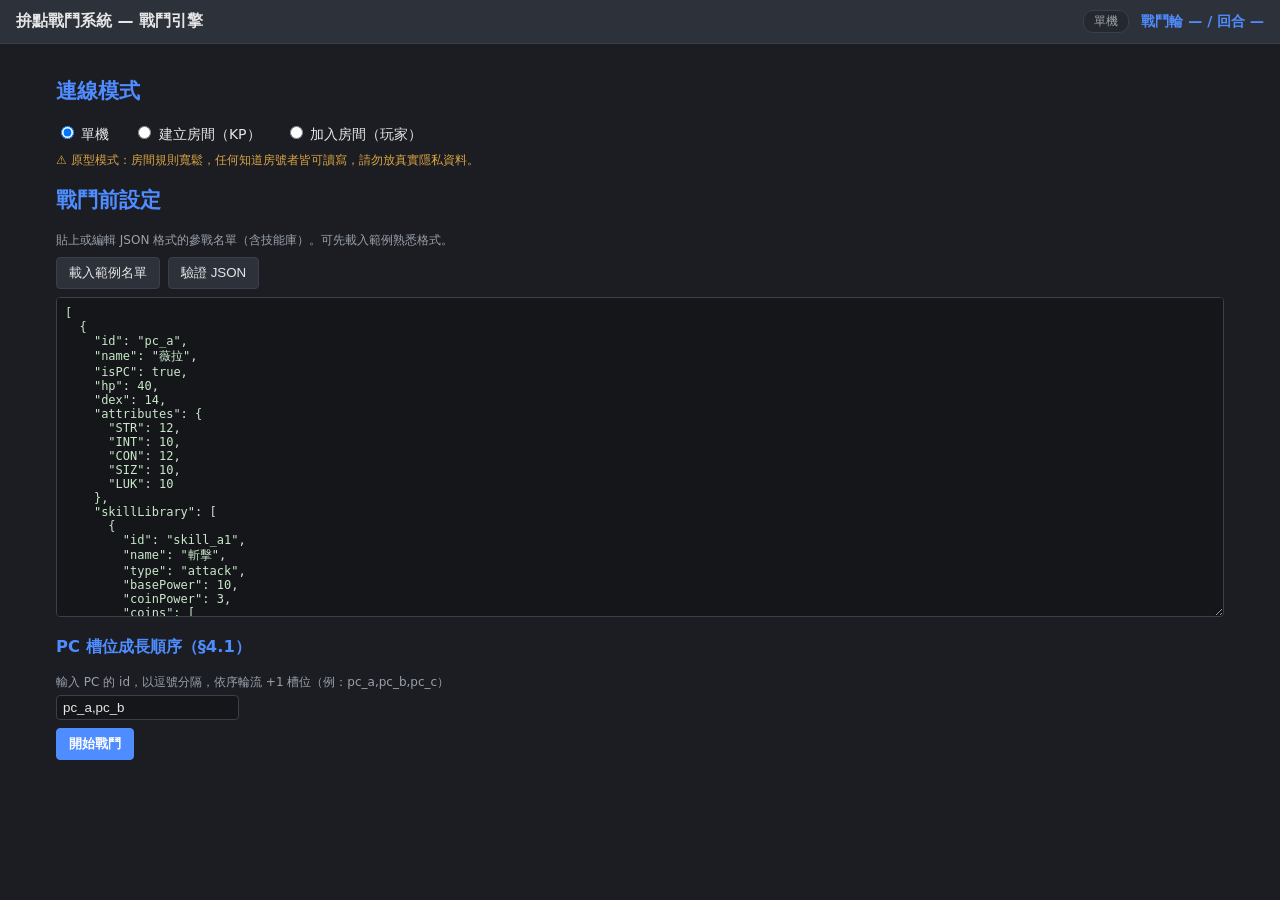
==== index.html @ 76727c9d "Initial commit: 拚點戰鬥系統 戰鬥引擎 (Phase 1 單機 + Phase 2 Firebase 同步) Phase 1 — 單機戰鬥計算引擎： - 資料模型、技能槽、slotMa" ====
<!DOCTYPE html>
<html lang="zh-Hant">
<head>
<meta charset="UTF-8">
<meta name="viewport" content="width=device-width, initial-scale=1.0">
<title>拚點戰鬥系統 — 戰鬥引擎</title>
<link rel="stylesheet" href="style.css">
</head>
<body>
<header>
  <h1>拚點戰鬥系統 — 戰鬥引擎</h1>
  <div class="header-right">
    <span id="connState" class="conn-state">單機</span>
    <span id="turnRoundIndicator">戰鬥輪 — / 回合 —</span>
  </div>
</header>

<main>
  <!-- ============ SETUP SCREEN ============ -->
  <section id="setupScreen">
    <div id="reconnectBanner" class="reconnect-banner hidden">
      <span id="reconnectText"></span>
      <button id="btnReconnect" class="primary">重連</button>
      <button id="btnDiscardSession">放棄</button>
    </div>
    <h2>連線模式</h2>
    <div class="row" id="modeRow">
      <label><input type="radio" name="mode" value="solo" checked> 單機</label>
      <label><input type="radio" name="mode" value="kp"> 建立房間（KP）</label>
      <label><input type="radio" name="mode" value="player"> 加入房間（玩家）</label>
    </div>
    <p class="hint" id="syncUnavailable" style="display:none; color:var(--warn);">
      未偵測到有效的 Firebase 設定（js/firebase-config.js 的 databaseURL 為空）。連線模式停用，僅單機可用。
    </p>
    <p class="hint" style="color:var(--warn);">⚠ 原型模式：房間規則寬鬆，任何知道房號者皆可讀寫，請勿放真實隱私資料。</p>

    <div id="kpRoomRow" class="row hidden">
      <span>房號：</span><span id="kpRoomCode" class="roomcode">————</span>
      <button id="btnGenRoom">產生房號</button>
    </div>

    <div id="playerJoinRow" class="hidden">
      <div class="row">
        <input type="text" id="joinRoomCode" placeholder="房號（4 碼）" maxlength="6" style="width:120px; text-transform:uppercase;">
        <input type="text" id="playerName" placeholder="你的暱稱" style="width:120px;">
        <button id="btnJoinRoom" class="primary">加入房間</button>
      </div>
      <div id="joinStatus" class="hint"></div>
    </div>

    <div id="battleSetupBlock">
    <h2>戰鬥前設定</h2>
    <p class="hint">貼上或編輯 JSON 格式的參戰名單（含技能庫）。可先載入範例熟悉格式。</p>
    <div class="row">
      <button id="btnLoadSample">載入範例名單</button>
      <button id="btnValidateRoster">驗證 JSON</button>
    </div>
    <textarea id="rosterJson" spellcheck="false"></textarea>
    <div id="rosterError" class="error"></div>

    <h3>PC 槽位成長順序（§4.1）</h3>
    <p class="hint">輸入 PC 的 id，以逗號分隔，依序輪流 +1 槽位（例：pc_a,pc_b,pc_c）</p>
    <input type="text" id="pcGrowthOrder" placeholder="pc_a,pc_b,pc_c">

    <div class="row">
      <button id="btnStartBattle" class="primary">開始戰鬥</button>
    </div>
    </div><!-- /battleSetupBlock -->
  </section>

  <!-- ============ BATTLE SCREEN ============ -->
  <section id="battleScreen" class="hidden">
    <div class="row">
      <button id="btnBackToSetup">← 回設定</button>
      <div id="phaseIndicator" class="phase-indicator">階段一：回合開始</div>
    </div>

    <div id="entityPanels" class="entity-panels"></div>

    <div id="phaseAction" class="phase-action"></div>

    <h3>戰鬥紀錄</h3>
    <div id="battleLog" class="battle-log"></div>
  </section>
</main>

<!-- Firebase SDK 採「用到才載入」（見 sync.js 的 loadSdk）；離線或未填 config 時單機照常可用 -->
<script src="js/firebase-config.js?v=2"></script>
<script src="js/sync.js?v=2"></script>

<script src="js/data.js?v=2"></script>
<script src="js/engine/slotmap.js?v=2"></script>
<script src="js/engine/clash.js?v=2"></script>
<script src="js/engine/damage.js?v=2"></script>
<script src="js/engine/triggers.js?v=2"></script>
<script src="js/engine/turncycle.js?v=2"></script>
<script src="js/ui.js?v=2"></script>
<script src="js/app.js?v=2"></script>
</body>
</html>
---- style.css ----
:root {
  --bg: #1b1d23;
  --panel: #25282f;
  --panel2: #2d313a;
  --border: #3a3f4a;
  --text: #e6e6e6;
  --muted: #9aa0ab;
  --accent: #4f8cff;
  --good: #4caf7d;
  --bad: #e0556b;
  --warn: #d9a441;
}

* { box-sizing: border-box; }

body {
  margin: 0;
  background: var(--bg);
  color: var(--text);
  font-family: "Segoe UI", "Microsoft JhengHei", system-ui, sans-serif;
  font-size: 14px;
}

header {
  display: flex;
  justify-content: space-between;
  align-items: center;
  padding: 10px 16px;
  background: var(--panel2);
  border-bottom: 1px solid var(--border);
}

header h1 { font-size: 16px; margin: 0; }
.header-right { display: flex; align-items: center; gap: 12px; }
#turnRoundIndicator { font-weight: bold; color: var(--accent); }
.conn-state {
  font-size: 12px;
  padding: 2px 10px;
  border-radius: 10px;
  background: var(--panel);
  border: 1px solid var(--border);
  color: var(--muted);
}
.roomcode {
  font-family: Consolas, monospace;
  font-size: 20px;
  font-weight: bold;
  letter-spacing: 4px;
  color: var(--good);
  background: #14161a;
  padding: 2px 10px;
  border-radius: 4px;
}
#modeRow label { margin-right: 16px; cursor: pointer; }
.reconnect-banner {
  display: flex;
  align-items: center;
  gap: 10px;
  padding: 10px 12px;
  margin-bottom: 12px;
  background: #2a331f;
  border: 1px solid var(--good);
  border-radius: 6px;
}

main { padding: 16px; max-width: 1200px; margin: 0 auto; }

h2, h3 { color: var(--accent); }

.hint { color: var(--muted); font-size: 12px; margin: 4px 0; }

textarea#rosterJson {
  width: 100%;
  height: 320px;
  background: #14161a;
  color: #c9e8c9;
  font-family: Consolas, monospace;
  font-size: 12px;
  border: 1px solid var(--border);
  border-radius: 4px;
  padding: 8px;
}

input[type=text], input[type=number], select {
  background: #14161a;
  color: var(--text);
  border: 1px solid var(--border);
  border-radius: 4px;
  padding: 4px 6px;
}

.row { display: flex; gap: 8px; align-items: center; margin: 8px 0; flex-wrap: wrap; }

button {
  background: var(--panel2);
  color: var(--text);
  border: 1px solid var(--border);
  border-radius: 4px;
  padding: 6px 12px;
  cursor: pointer;
}
button:hover { background: var(--border); }
button.primary { background: var(--accent); border-color: var(--accent); color: white; font-weight: bold; }
button.primary:hover { filter: brightness(1.1); }
button:disabled { opacity: 0.4; cursor: not-allowed; }

.error { color: var(--bad); white-space: pre-wrap; font-size: 12px; }

.hidden { display: none !important; }

.phase-indicator {
  flex: 1;
  text-align: center;
  font-weight: bold;
  padding: 6px;
  background: var(--panel2);
  border-radius: 4px;
}

.entity-panels {
  display: grid;
  grid-template-columns: repeat(auto-fill, minmax(260px, 1fr));
  gap: 10px;
  margin: 12px 0;
}

.entity-card {
  background: var(--panel);
  border: 1px solid var(--border);
  border-radius: 6px;
  padding: 8px 10px;
}
.entity-card.pc { border-left: 4px solid var(--accent); }
.entity-card.npc { border-left: 4px solid var(--warn); }
.entity-card.dead { opacity: 0.5; }
.entity-card.cant-act { outline: 2px dashed var(--bad); }

.entity-card .name { font-weight: bold; font-size: 15px; }
.entity-card .tag { font-size: 11px; color: var(--muted); margin-left: 6px; }

.bar-wrap { background: #14161a; border-radius: 3px; height: 14px; position: relative; margin: 3px 0; overflow: hidden; }
.bar-fill { height: 100%; background: var(--good); }
.bar-fill.hp-low { background: var(--bad); }
.bar-fill.temp { background: #6fa8ff; position: absolute; top: 0; left: 0; opacity: .55; }
.bar-label { position: absolute; inset: 0; display: flex; align-items: center; justify-content: center; font-size: 11px; text-shadow: 0 0 3px #000; }

.stat-line { display: flex; justify-content: space-between; font-size: 12px; margin: 2px 0; }
.stat-line span.v { color: var(--text); font-weight: bold; }

.states-list { display: flex; flex-wrap: wrap; gap: 4px; margin-top: 4px; }
.state-chip {
  font-size: 11px;
  background: var(--panel2);
  border: 1px solid var(--border);
  border-radius: 10px;
  padding: 1px 7px;
}
.state-chip.mark { border-color: var(--warn); color: var(--warn); }

.phase-action {
  background: var(--panel);
  border: 1px solid var(--border);
  border-radius: 6px;
  padding: 10px;
  margin: 10px 0;
}
.phase-action h4 { margin-top: 0; color: var(--accent); }

.slot-block, .pair-block, .skill-choice-block {
  border: 1px solid var(--border);
  border-radius: 4px;
  padding: 8px;
  margin: 6px 0;
  background: var(--panel2);
}

.coin {
  display: inline-block;
  width: 18px; height: 18px;
  border-radius: 50%;
  text-align: center;
  line-height: 18px;
  font-size: 10px;
  margin: 1px;
  border: 1px solid #000;
}
.coin.normal { background: #ccc; color: #222; }
.coin.red { background: #e0556b; color: #fff; }
.coin.green { background: #4caf7d; color: #fff; }
.coin.lost { opacity: 0.25; text-decoration: line-through; }
.coin.shattered { background: #8c2f3c; color: #fff; box-shadow: 0 0 0 2px #e0556b inset; }
.coin.heads { box-shadow: 0 0 0 2px gold inset; }

.battle-log {
  height: 280px;
  overflow-y: auto;
  background: #14161a;
  border: 1px solid var(--border);
  border-radius: 4px;
  padding: 8px;
  font-size: 12px;
  line-height: 1.5;
}
.log-entry { border-bottom: 1px dashed #2a2d34; padding: 2px 0; }
.log-entry.phase { color: var(--accent); font-weight: bold; margin-top: 6px; }
.log-entry.dmg { color: var(--bad); }
.log-entry.heal { color: var(--good); }
.log-entry.info { color: var(--muted); }
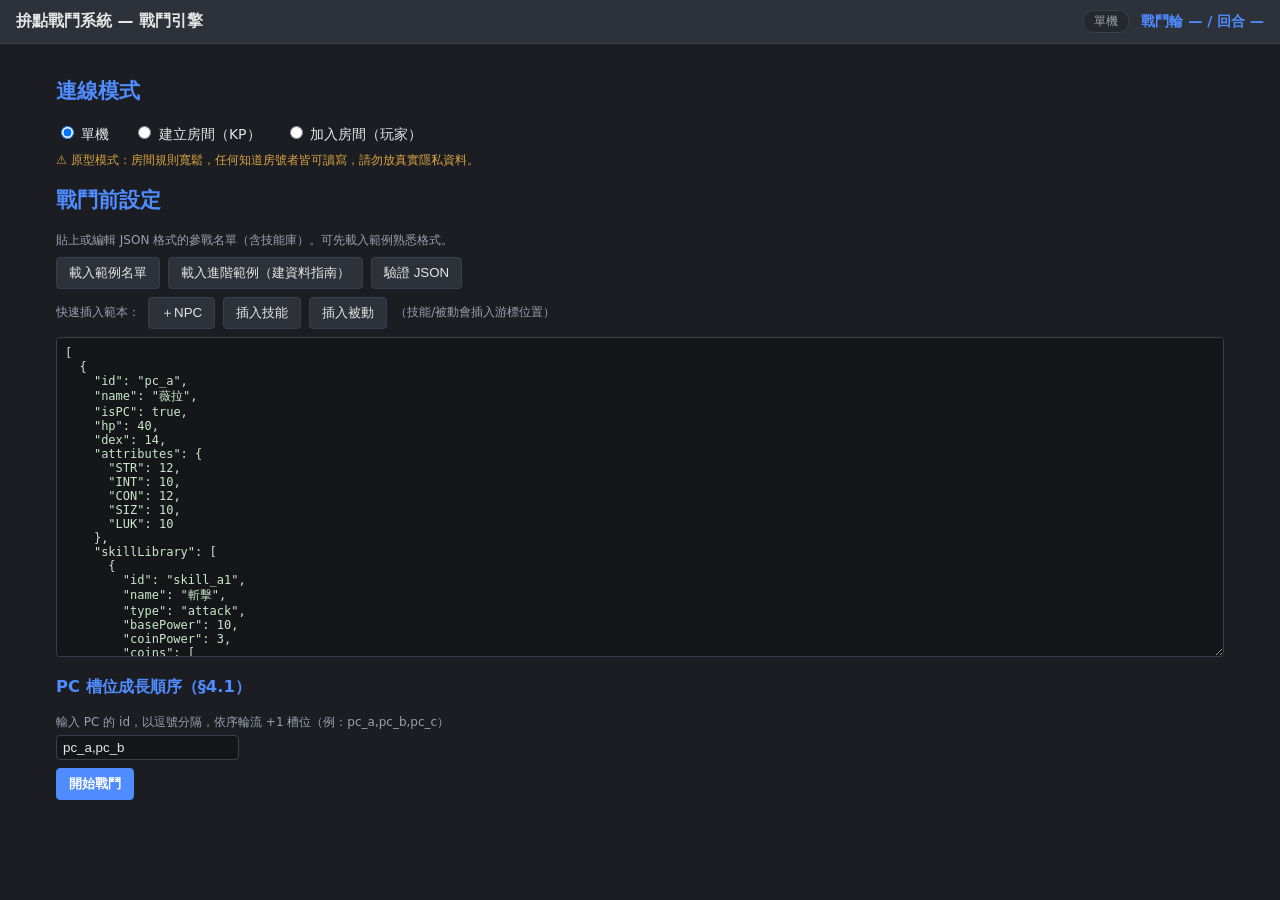
==== commit edf3ddcd: "Add lightweight 建資料輔助 (§12C 輕量版) - 載入進階範例（fetch npc-guide.json） - ＋NPC 範本（合法時自動 push 骨架）、插入技能/被動範本（游" ====
--- a/index.html
+++ b/index.html
@@ -53,7 +53,15 @@
     <p class="hint">貼上或編輯 JSON 格式的參戰名單（含技能庫）。可先載入範例熟悉格式。</p>
     <div class="row">
       <button id="btnLoadSample">載入範例名單</button>
+      <button id="btnLoadGuide">載入進階範例（建資料指南）</button>
       <button id="btnValidateRoster">驗證 JSON</button>
+    </div>
+    <div class="row">
+      <span class="hint">快速插入範本：</span>
+      <button id="btnTplNpc">＋NPC</button>
+      <button id="btnTplSkill">插入技能</button>
+      <button id="btnTplPassive">插入被動</button>
+      <span class="hint">（技能/被動會插入游標位置）</span>
     </div>
     <textarea id="rosterJson" spellcheck="false"></textarea>
     <div id="rosterError" class="error"></div>
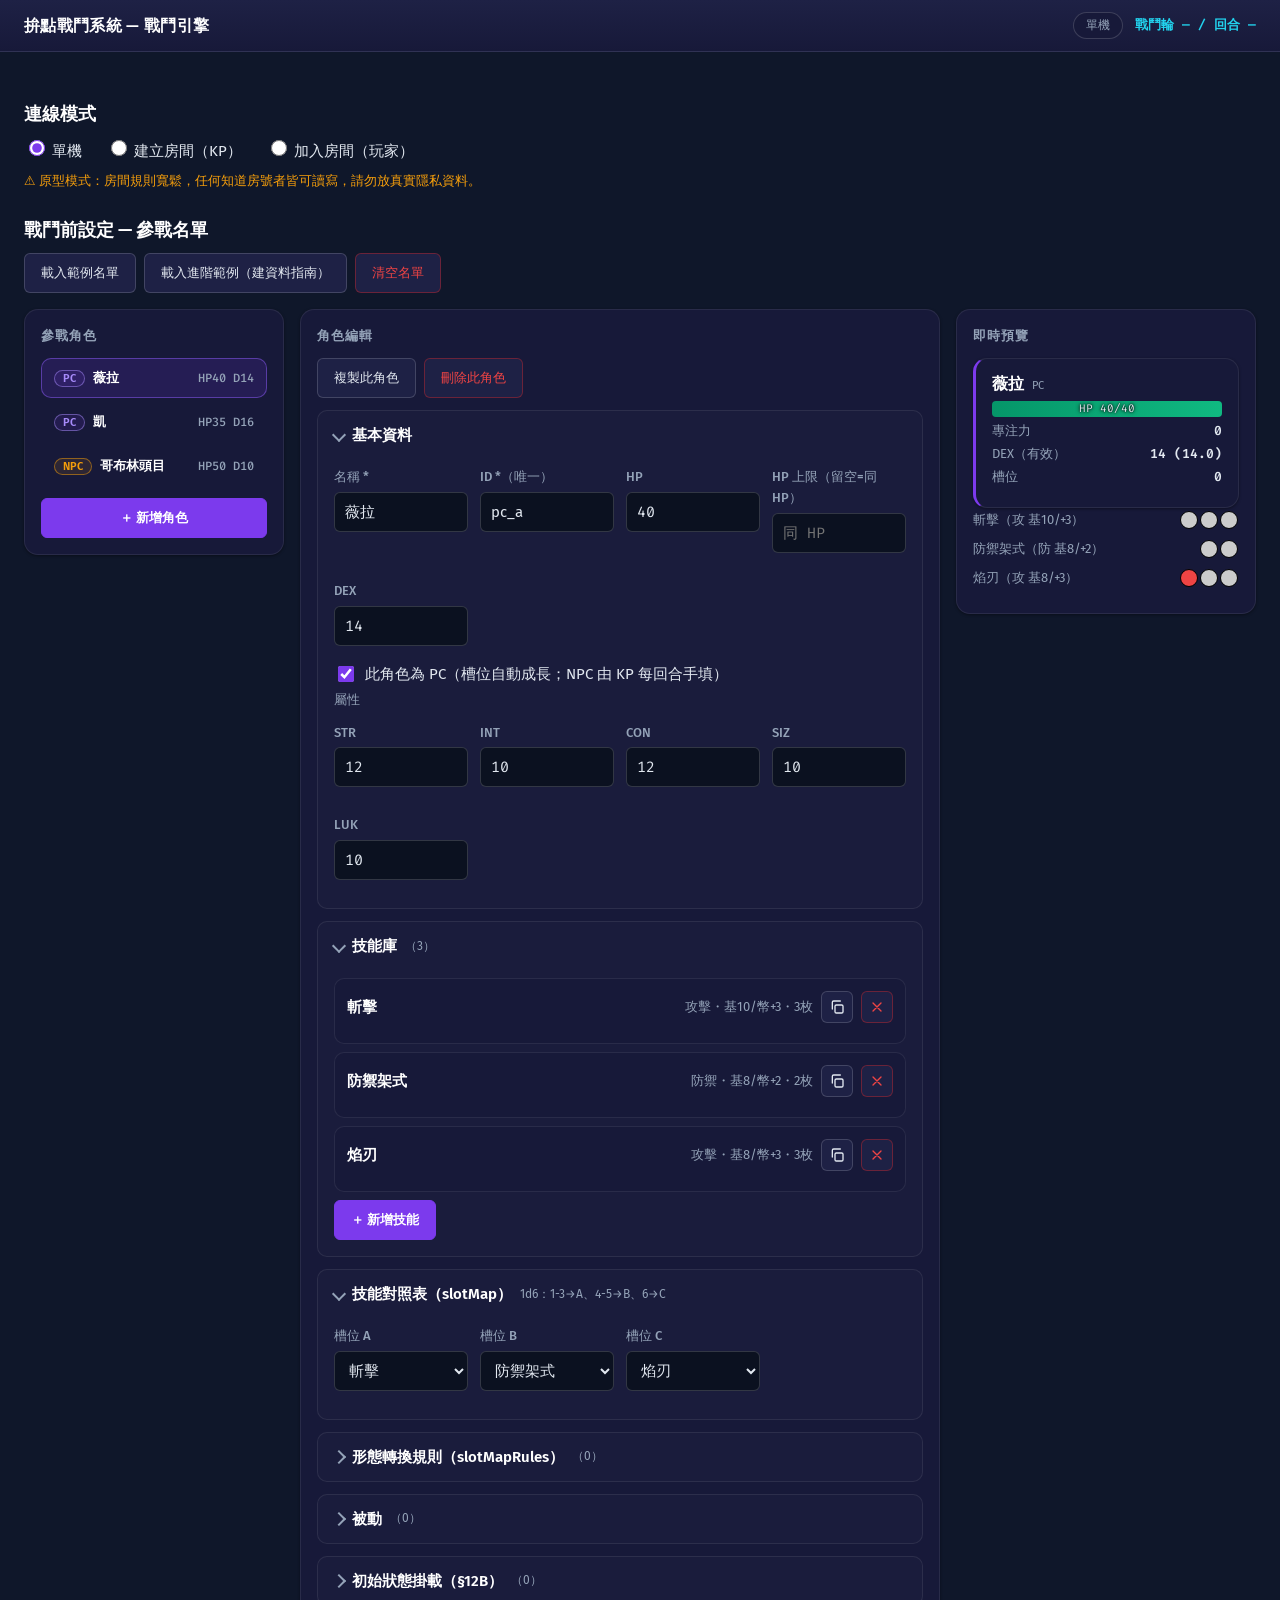
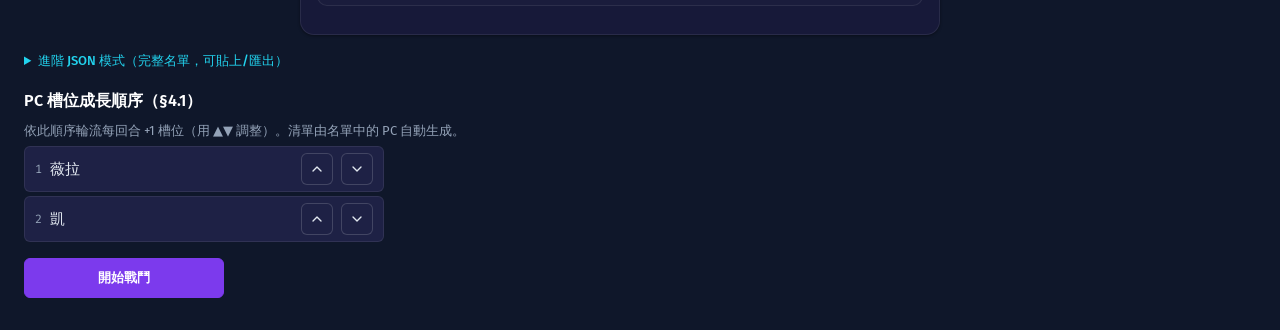
==== commit 0f73959b: "表單式建角色編輯器 + OLED 深色主題精緻化（ui-ux-pro-max） 設計系統（ui-ux-pro-max --design-system: Dark Mode OLED）： - style" ====
--- a/index.html
+++ b/index.html
@@ -49,29 +49,51 @@
     </div>
 
     <div id="battleSetupBlock">
-    <h2>戰鬥前設定</h2>
-    <p class="hint">貼上或編輯 JSON 格式的參戰名單（含技能庫）。可先載入範例熟悉格式。</p>
+    <h2>戰鬥前設定 — 參戰名單</h2>
     <div class="row">
       <button id="btnLoadSample">載入範例名單</button>
       <button id="btnLoadGuide">載入進階範例（建資料指南）</button>
-      <button id="btnValidateRoster">驗證 JSON</button>
+      <button id="btnClearRoster" class="danger">清空名單</button>
     </div>
-    <div class="row">
-      <span class="hint">快速插入範本：</span>
-      <button id="btnTplNpc">＋NPC</button>
-      <button id="btnTplSkill">插入技能</button>
-      <button id="btnTplPassive">插入被動</button>
-      <span class="hint">（技能/被動會插入游標位置）</span>
+
+    <!-- ============ 三欄編輯器 ============ -->
+    <div class="editor-layout">
+      <div class="pane" id="rosterPane">
+        <p class="pane-title">參戰角色</p>
+        <div id="rosterList"></div>
+        <button id="btnAddEntity" class="primary" style="width:100%; margin-top:8px;">＋ 新增角色</button>
+      </div>
+
+      <div class="pane" id="editorPane">
+        <p class="pane-title">角色編輯</p>
+        <div id="entityEditor"><p class="preview-empty">左側選擇或新增一個角色開始編輯</p></div>
+      </div>
+
+      <div class="pane" id="previewPane">
+        <p class="pane-title">即時預覽</p>
+        <div id="entityPreview"><p class="preview-empty">（尚未選擇角色）</p></div>
+        <div id="editorValidation" aria-live="polite"></div>
+      </div>
     </div>
-    <textarea id="rosterJson" spellcheck="false"></textarea>
-    <div id="rosterError" class="error"></div>
+
+    <!-- ============ 進階 JSON 模式 ============ -->
+    <details class="json-drawer" id="jsonDrawer">
+      <summary>進階 JSON 模式（完整名單，可貼上/匯出）</summary>
+      <textarea id="rosterJson" spellcheck="false" aria-label="名單 JSON"></textarea>
+      <div class="row">
+        <button id="btnApplyJson" class="primary">套用 JSON → 表單</button>
+        <button id="btnValidateRoster">驗證 JSON</button>
+      </div>
+      <div id="rosterError" class="error" role="alert"></div>
+    </details>
 
     <h3>PC 槽位成長順序（§4.1）</h3>
-    <p class="hint">輸入 PC 的 id，以逗號分隔，依序輪流 +1 槽位（例：pc_a,pc_b,pc_c）</p>
-    <input type="text" id="pcGrowthOrder" placeholder="pc_a,pc_b,pc_c">
+    <p class="hint">依此順序輪流每回合 +1 槽位（用 ▲▼ 調整）。清單由名單中的 PC 自動生成。</p>
+    <div id="pcOrderList" class="order-list"></div>
 
-    <div class="row">
-      <button id="btnStartBattle" class="primary">開始戰鬥</button>
+    <div class="row" style="margin-top:16px;">
+      <button id="btnStartBattle" class="primary" style="min-width:200px;">開始戰鬥</button>
+      <span id="startBattleError" class="error" role="alert"></span>
     </div>
     </div><!-- /battleSetupBlock -->
   </section>
@@ -103,6 +125,7 @@
 <script src="js/engine/triggers.js?v=2"></script>
 <script src="js/engine/turncycle.js?v=2"></script>
 <script src="js/ui.js?v=2"></script>
+<script src="js/editor.js?v=1"></script>
 <script src="js/app.js?v=2"></script>
 </body>
 </html>
--- a/style.css
+++ b/style.css
@@ -1,208 +1,454 @@
+/* ============================================================
+   拚點戰鬥系統 — Design Tokens (ui-ux-pro-max: Dark Mode OLED)
+   Style: OLED dark / violet primary / cyan accent
+   Typography: Fira Sans (UI) + Fira Code (數字/代碼), CJK fallback
+   ============================================================ */
+@import url('https://fonts.googleapis.com/css2?family=Fira+Code:wght@400;500;600&family=Fira+Sans:wght@400;500;600;700&display=swap');
+
 :root {
-  --bg: #1b1d23;
-  --panel: #25282f;
-  --panel2: #2d313a;
-  --border: #3a3f4a;
-  --text: #e6e6e6;
-  --muted: #9aa0ab;
-  --accent: #4f8cff;
-  --good: #4caf7d;
-  --bad: #e0556b;
-  --warn: #d9a441;
+  /* ---- semantic color tokens ---- */
+  --color-background: #0F172A;
+  --color-surface: #171939;
+  --color-surface-2: #1E2145;
+  --color-foreground: #E2E8F0;
+  --color-foreground-strong: #FFFFFF;
+  --color-muted-fg: #94A3B8;
+  --color-border: rgba(255, 255, 255, 0.08);
+  --color-border-strong: rgba(255, 255, 255, 0.16);
+  --color-primary: #7C3AED;
+  --color-primary-hover: #8B5CF6;
+  --color-on-primary: #FFFFFF;
+  --color-secondary: #6366F1;
+  --color-accent: #0891B2;
+  --color-accent-fg: #22D3EE;
+  --color-success: #10B981;
+  --color-warning: #F59E0B;
+  --color-destructive: #DC2626;
+  --color-destructive-hover: #EF4444;
+  --color-ring: #8B5CF6;
+
+  /* ---- legacy aliases（battle 畫面沿用） ---- */
+  --bg: var(--color-background);
+  --panel: var(--color-surface);
+  --panel2: var(--color-surface-2);
+  --border: var(--color-border);
+  --text: var(--color-foreground);
+  --muted: var(--color-muted-fg);
+  --accent: var(--color-primary-hover);
+  --good: var(--color-success);
+  --bad: var(--color-destructive-hover);
+  --warn: var(--color-warning);
+
+  /* ---- spacing scale (4/8) ---- */
+  --space-1: 4px; --space-2: 8px; --space-3: 12px;
+  --space-4: 16px; --space-5: 24px; --space-6: 32px; --space-7: 48px;
+
+  /* ---- type scale ---- */
+  --font-ui: "Fira Sans", "Segoe UI", "Microsoft JhengHei", system-ui, sans-serif;
+  --font-mono: "Fira Code", Consolas, "Microsoft JhengHei", monospace;
+  --text-xs: 12px; --text-sm: 13px; --text-base: 15px;
+  --text-md: 16px; --text-lg: 18px; --text-xl: 24px;
+
+  /* ---- misc ---- */
+  --radius-sm: 6px; --radius-md: 10px; --radius-lg: 14px;
+  --transition: 180ms ease-out;
+  --shadow-1: 0 1px 3px rgba(0,0,0,.4);
+  --shadow-2: 0 4px 16px rgba(0,0,0,.45);
+  --focus-ring: 0 0 0 2px var(--color-background), 0 0 0 4px var(--color-ring);
 }
 
 * { box-sizing: border-box; }
+
+html { -webkit-text-size-adjust: 100%; }
 
 body {
   margin: 0;
-  background: var(--bg);
-  color: var(--text);
-  font-family: "Segoe UI", "Microsoft JhengHei", system-ui, sans-serif;
-  font-size: 14px;
-}
-
+  background: var(--color-background);
+  color: var(--color-foreground);
+  font-family: var(--font-ui);
+  font-size: var(--text-base);
+  line-height: 1.6;
+}
+
+@media (prefers-reduced-motion: reduce) {
+  *, *::before, *::after { transition-duration: 0.01ms !important; animation-duration: 0.01ms !important; }
+}
+
+/* ============ header ============ */
 header {
   display: flex;
   justify-content: space-between;
   align-items: center;
-  padding: 10px 16px;
-  background: var(--panel2);
-  border-bottom: 1px solid var(--border);
-}
-
-header h1 { font-size: 16px; margin: 0; }
-.header-right { display: flex; align-items: center; gap: 12px; }
-#turnRoundIndicator { font-weight: bold; color: var(--accent); }
+  gap: var(--space-3);
+  padding: var(--space-3) var(--space-5);
+  background: linear-gradient(180deg, var(--color-surface-2), var(--color-surface));
+  border-bottom: 1px solid var(--color-border);
+  position: sticky; top: 0; z-index: 100;
+}
+header h1 { font-size: var(--text-md); font-weight: 600; margin: 0; letter-spacing: .02em; color: var(--color-foreground-strong); }
+.header-right { display: flex; align-items: center; gap: var(--space-3); }
+#turnRoundIndicator { font-weight: 600; font-size: var(--text-sm); color: var(--color-accent-fg); font-family: var(--font-mono); font-variant-numeric: tabular-nums; }
 .conn-state {
-  font-size: 12px;
-  padding: 2px 10px;
-  border-radius: 10px;
-  background: var(--panel);
-  border: 1px solid var(--border);
-  color: var(--muted);
+  font-size: var(--text-xs);
+  padding: 3px 12px;
+  border-radius: 999px;
+  background: var(--color-surface);
+  border: 1px solid var(--color-border-strong);
+  color: var(--color-muted-fg);
 }
 .roomcode {
-  font-family: Consolas, monospace;
-  font-size: 20px;
-  font-weight: bold;
+  font-family: var(--font-mono);
+  font-size: 20px; font-weight: 600;
   letter-spacing: 4px;
-  color: var(--good);
-  background: #14161a;
-  padding: 2px 10px;
-  border-radius: 4px;
-}
-#modeRow label { margin-right: 16px; cursor: pointer; }
+  color: var(--color-accent-fg);
+  background: #0B1120;
+  padding: 2px 12px;
+  border-radius: var(--radius-sm);
+  border: 1px solid var(--color-border);
+}
+
+main { padding: var(--space-5); max-width: 1440px; margin: 0 auto; }
+
+h2 { font-size: var(--text-lg); font-weight: 600; color: var(--color-foreground-strong); margin: var(--space-5) 0 var(--space-2); }
+h3 { font-size: var(--text-md); font-weight: 600; color: var(--color-foreground-strong); margin: var(--space-4) 0 var(--space-2); }
+h4 { font-size: var(--text-base); font-weight: 600; margin: 0 0 var(--space-2); color: var(--color-foreground-strong); }
+
+.hint { color: var(--color-muted-fg); font-size: var(--text-sm); margin: var(--space-1) 0; }
+.error { color: var(--color-destructive-hover); white-space: pre-wrap; font-size: var(--text-sm); }
+.hidden { display: none !important; }
+.row { display: flex; gap: var(--space-2); align-items: center; margin: var(--space-2) 0; flex-wrap: wrap; }
+
+/* ============ form primitives ============ */
+input[type=text], input[type=number], select, textarea {
+  background: #0B1120;
+  color: var(--color-foreground);
+  border: 1px solid var(--color-border-strong);
+  border-radius: var(--radius-sm);
+  padding: 8px 10px;
+  font-family: var(--font-ui);
+  font-size: var(--text-base);
+  min-height: 40px;
+  transition: border-color var(--transition), box-shadow var(--transition);
+}
+input[type=number] { font-family: var(--font-mono); font-variant-numeric: tabular-nums; }
+input:focus-visible, select:focus-visible, textarea:focus-visible, button:focus-visible {
+  outline: none;
+  box-shadow: var(--focus-ring);
+}
+input[type=checkbox], input[type=radio] { accent-color: var(--color-primary); width: 16px; height: 16px; cursor: pointer; }
+label { cursor: pointer; }
+
+.field { display: flex; flex-direction: column; gap: 4px; margin: var(--space-2) 0; }
+.field > label { font-size: var(--text-sm); font-weight: 500; color: var(--color-muted-fg); }
+.field.invalid input, .field.invalid select { border-color: var(--color-destructive); }
+.field-error { color: var(--color-destructive-hover); font-size: var(--text-xs); min-height: 0; }
+.field-grid { display: grid; grid-template-columns: repeat(auto-fill, minmax(120px, 1fr)); gap: var(--space-2) var(--space-3); }
+
+button {
+  background: var(--color-surface-2);
+  color: var(--color-foreground);
+  border: 1px solid var(--color-border-strong);
+  border-radius: var(--radius-sm);
+  padding: 8px 16px;
+  min-height: 40px;
+  font-family: var(--font-ui);
+  font-size: var(--text-sm);
+  font-weight: 500;
+  cursor: pointer;
+  transition: background var(--transition), border-color var(--transition), transform 120ms ease-out;
+}
+button:hover { background: #262a55; border-color: var(--color-border-strong); }
+button:active { transform: scale(0.97); }
+button.primary {
+  background: var(--color-primary);
+  border-color: var(--color-primary);
+  color: var(--color-on-primary);
+  font-weight: 600;
+}
+button.primary:hover { background: var(--color-primary-hover); }
+button.danger { color: var(--color-destructive-hover); border-color: rgba(220,38,38,.4); }
+button.danger:hover { background: rgba(220,38,38,.12); }
+button:disabled { opacity: 0.45; cursor: not-allowed; }
+button.icon-btn {
+  min-width: 32px; min-height: 32px;
+  padding: 4px;
+  display: inline-flex; align-items: center; justify-content: center;
+  position: relative;
+}
+/* 44px 觸控熱區（視覺 32px、熱區擴大） */
+button.icon-btn::after { content: ""; position: absolute; inset: -6px; }
+button.icon-btn svg { width: 16px; height: 16px; stroke: currentColor; fill: none; stroke-width: 2; stroke-linecap: round; stroke-linejoin: round; }
+
+/* ============ setup screen ============ */
+#modeRow label { margin-right: var(--space-4); cursor: pointer; font-size: var(--text-base); }
 .reconnect-banner {
-  display: flex;
-  align-items: center;
-  gap: 10px;
+  display: flex; align-items: center; gap: var(--space-3);
+  padding: var(--space-3) var(--space-4);
+  margin-bottom: var(--space-3);
+  background: rgba(16,185,129,.08);
+  border: 1px solid rgba(16,185,129,.4);
+  border-radius: var(--radius-md);
+}
+
+/* ---- editor 三欄 ---- */
+.editor-layout {
+  display: grid;
+  grid-template-columns: 260px minmax(0, 1fr) 300px;
+  gap: var(--space-4);
+  align-items: start;
+  margin: var(--space-4) 0;
+}
+@media (max-width: 1024px) { .editor-layout { grid-template-columns: 1fr; } }
+
+.pane {
+  background: var(--color-surface);
+  border: 1px solid var(--color-border);
+  border-radius: var(--radius-lg);
+  padding: var(--space-4);
+  box-shadow: var(--shadow-1);
+}
+.pane-title { font-size: var(--text-sm); font-weight: 600; color: var(--color-muted-fg); text-transform: uppercase; letter-spacing: .08em; margin: 0 0 var(--space-3); }
+
+/* 左欄：角色清單 */
+.roster-item {
+  display: flex; align-items: center; gap: var(--space-2);
+  width: 100%;
+  text-align: left;
+  background: transparent;
+  border: 1px solid transparent;
+  border-radius: var(--radius-md);
   padding: 10px 12px;
-  margin-bottom: 12px;
-  background: #2a331f;
-  border: 1px solid var(--good);
-  border-radius: 6px;
-}
-
-main { padding: 16px; max-width: 1200px; margin: 0 auto; }
-
-h2, h3 { color: var(--accent); }
-
-.hint { color: var(--muted); font-size: 12px; margin: 4px 0; }
-
+  margin-bottom: var(--space-1);
+  cursor: pointer;
+  transition: background var(--transition), border-color var(--transition);
+}
+.roster-item:hover { background: var(--color-surface-2); }
+.roster-item.selected { background: rgba(124,58,237,.15); border-color: rgba(139,92,246,.5); }
+.roster-item .ri-name { font-weight: 600; color: var(--color-foreground-strong); flex: 1; min-width: 0; overflow: hidden; text-overflow: ellipsis; white-space: nowrap; }
+.roster-item .ri-sub { font-size: var(--text-xs); color: var(--color-muted-fg); font-family: var(--font-mono); }
+.badge {
+  font-size: 11px; font-weight: 600;
+  padding: 1px 8px; border-radius: 999px;
+  border: 1px solid;
+}
+.badge.pc { color: #A78BFA; border-color: rgba(167,139,250,.5); background: rgba(124,58,237,.12); }
+.badge.npc { color: var(--color-warning); border-color: rgba(245,158,11,.5); background: rgba(245,158,11,.1); }
+
+/* 中欄：編輯表單 */
+.editor-section {
+  border: 1px solid var(--color-border);
+  border-radius: var(--radius-md);
+  margin: var(--space-3) 0;
+  background: rgba(255,255,255,.015);
+}
+.editor-section > summary {
+  cursor: pointer;
+  padding: var(--space-3) var(--space-4);
+  font-weight: 600;
+  color: var(--color-foreground-strong);
+  list-style: none;
+  display: flex; align-items: center; gap: var(--space-2);
+  user-select: none;
+}
+.editor-section > summary::before {
+  content: ""; width: 8px; height: 8px;
+  border-right: 2px solid var(--color-muted-fg); border-bottom: 2px solid var(--color-muted-fg);
+  transform: rotate(-45deg); transition: transform var(--transition);
+}
+.editor-section[open] > summary::before { transform: rotate(45deg); }
+.editor-section > .sec-body { padding: 0 var(--space-4) var(--space-4); }
+.sec-count { font-size: var(--text-xs); color: var(--color-muted-fg); font-weight: 400; }
+
+/* 子卡片（技能/效果/被動/規則） */
+.sub-card {
+  border: 1px solid var(--color-border);
+  border-radius: var(--radius-md);
+  padding: var(--space-3);
+  margin: var(--space-2) 0;
+  background: var(--color-surface);
+}
+.sub-card-head { display: flex; align-items: center; gap: var(--space-2); margin-bottom: var(--space-2); }
+.sub-card-head .title { font-weight: 600; color: var(--color-foreground-strong); flex: 1; }
+.sub-sub {
+  border-left: 2px solid var(--color-border-strong);
+  padding-left: var(--space-3);
+  margin: var(--space-2) 0;
+}
+
+/* 硬幣 chip */
+.coin-row { display: flex; align-items: center; gap: var(--space-1); flex-wrap: wrap; margin: var(--space-1) 0; }
+.coin-chip {
+  display: inline-flex; align-items: center; gap: 4px;
+  border-radius: 999px;
+  padding: 3px 6px 3px 10px;
+  font-size: var(--text-xs); font-weight: 600;
+  border: 1px solid;
+}
+.coin-chip.normal { background: rgba(148,163,184,.12); border-color: rgba(148,163,184,.4); color: #CBD5E1; }
+.coin-chip.red { background: rgba(220,38,38,.14); border-color: rgba(239,68,68,.5); color: #FCA5A5; }
+.coin-chip.green { background: rgba(16,185,129,.12); border-color: rgba(16,185,129,.5); color: #6EE7B7; }
+.coin-chip button { min-height: 0; min-width: 0; padding: 0 3px; border: none; background: transparent; color: inherit; font-size: 12px; line-height: 1; }
+.coin-chip button:hover { background: rgba(255,255,255,.12); border-radius: 4px; }
+
+/* 進階 JSON drawer */
+.json-drawer { margin-top: var(--space-4); }
+.json-drawer > summary {
+  cursor: pointer;
+  color: var(--color-accent-fg);
+  font-size: var(--text-sm);
+  font-weight: 500;
+  user-select: none;
+}
 textarea#rosterJson {
   width: 100%;
-  height: 320px;
-  background: #14161a;
-  color: #c9e8c9;
-  font-family: Consolas, monospace;
-  font-size: 12px;
-  border: 1px solid var(--border);
-  border-radius: 4px;
-  padding: 8px;
-}
-
-input[type=text], input[type=number], select {
-  background: #14161a;
-  color: var(--text);
-  border: 1px solid var(--border);
-  border-radius: 4px;
-  padding: 4px 6px;
-}
-
-.row { display: flex; gap: 8px; align-items: center; margin: 8px 0; flex-wrap: wrap; }
-
-button {
-  background: var(--panel2);
-  color: var(--text);
-  border: 1px solid var(--border);
-  border-radius: 4px;
-  padding: 6px 12px;
-  cursor: pointer;
-}
-button:hover { background: var(--border); }
-button.primary { background: var(--accent); border-color: var(--accent); color: white; font-weight: bold; }
-button.primary:hover { filter: brightness(1.1); }
-button:disabled { opacity: 0.4; cursor: not-allowed; }
-
-.error { color: var(--bad); white-space: pre-wrap; font-size: 12px; }
-
-.hidden { display: none !important; }
-
+  height: 300px;
+  background: #0B1120;
+  color: #A5F3FC;
+  font-family: var(--font-mono);
+  font-size: 12.5px;
+  line-height: 1.55;
+  border: 1px solid var(--color-border-strong);
+  border-radius: var(--radius-md);
+  padding: var(--space-3);
+  margin-top: var(--space-2);
+}
+textarea.mini-json {
+  width: 100%; height: 90px;
+  background: #0B1120; color: #A5F3FC;
+  font-family: var(--font-mono); font-size: 12px;
+  border: 1px solid var(--color-border-strong);
+  border-radius: var(--radius-sm);
+  padding: var(--space-2);
+}
+.adv-badge {
+  font-size: 11px; color: var(--color-accent-fg);
+  border: 1px solid rgba(34,211,238,.4);
+  border-radius: 999px; padding: 1px 8px;
+  background: rgba(8,145,178,.12);
+}
+
+/* PC 成長順序 */
+.order-list { display: flex; flex-direction: column; gap: var(--space-1); max-width: 360px; }
+.order-item {
+  display: flex; align-items: center; gap: var(--space-2);
+  background: var(--color-surface-2);
+  border: 1px solid var(--color-border);
+  border-radius: var(--radius-sm);
+  padding: 6px 10px;
+}
+.order-item .oi-name { flex: 1; font-weight: 500; }
+.order-item .oi-idx { font-family: var(--font-mono); color: var(--color-muted-fg); font-size: var(--text-xs); }
+
+/* 驗證摘要 */
+.validation-summary {
+  border: 1px solid rgba(220,38,38,.5);
+  background: rgba(220,38,38,.08);
+  border-radius: var(--radius-md);
+  padding: var(--space-3) var(--space-4);
+  margin: var(--space-3) 0;
+}
+.validation-summary a { color: var(--color-destructive-hover); cursor: pointer; text-decoration: underline; display: block; font-size: var(--text-sm); padding: 2px 0; }
+.preview-empty { color: var(--color-muted-fg); font-size: var(--text-sm); text-align: center; padding: var(--space-5) 0; }
+
+/* ============ battle screen（沿用 legacy 類名） ============ */
 .phase-indicator {
   flex: 1;
   text-align: center;
-  font-weight: bold;
-  padding: 6px;
-  background: var(--panel2);
-  border-radius: 4px;
+  font-weight: 600;
+  padding: var(--space-2) var(--space-3);
+  background: var(--color-surface-2);
+  border: 1px solid var(--color-border);
+  border-radius: var(--radius-md);
+  color: var(--color-accent-fg);
 }
 
 .entity-panels {
   display: grid;
-  grid-template-columns: repeat(auto-fill, minmax(260px, 1fr));
-  gap: 10px;
-  margin: 12px 0;
+  grid-template-columns: repeat(auto-fill, minmax(270px, 1fr));
+  gap: var(--space-3);
+  margin: var(--space-4) 0;
 }
 
 .entity-card {
-  background: var(--panel);
-  border: 1px solid var(--border);
-  border-radius: 6px;
-  padding: 8px 10px;
-}
-.entity-card.pc { border-left: 4px solid var(--accent); }
-.entity-card.npc { border-left: 4px solid var(--warn); }
-.entity-card.dead { opacity: 0.5; }
-.entity-card.cant-act { outline: 2px dashed var(--bad); }
-
-.entity-card .name { font-weight: bold; font-size: 15px; }
-.entity-card .tag { font-size: 11px; color: var(--muted); margin-left: 6px; }
-
-.bar-wrap { background: #14161a; border-radius: 3px; height: 14px; position: relative; margin: 3px 0; overflow: hidden; }
-.bar-fill { height: 100%; background: var(--good); }
-.bar-fill.hp-low { background: var(--bad); }
-.bar-fill.temp { background: #6fa8ff; position: absolute; top: 0; left: 0; opacity: .55; }
-.bar-label { position: absolute; inset: 0; display: flex; align-items: center; justify-content: center; font-size: 11px; text-shadow: 0 0 3px #000; }
-
-.stat-line { display: flex; justify-content: space-between; font-size: 12px; margin: 2px 0; }
-.stat-line span.v { color: var(--text); font-weight: bold; }
-
-.states-list { display: flex; flex-wrap: wrap; gap: 4px; margin-top: 4px; }
+  background: var(--color-surface);
+  border: 1px solid var(--color-border);
+  border-radius: var(--radius-lg);
+  padding: var(--space-3) var(--space-4);
+  box-shadow: var(--shadow-1);
+  transition: border-color var(--transition);
+}
+.entity-card.pc { border-left: 3px solid var(--color-primary); }
+.entity-card.npc { border-left: 3px solid var(--color-warning); }
+.entity-card.dead { opacity: 0.45; }
+.entity-card.cant-act { outline: 2px dashed rgba(239,68,68,.6); outline-offset: 2px; }
+.entity-card .name { font-weight: 600; font-size: var(--text-md); color: var(--color-foreground-strong); }
+.entity-card .tag { font-size: 11px; color: var(--color-muted-fg); margin-left: var(--space-2); }
+
+.bar-wrap { background: #0B1120; border-radius: 4px; height: 16px; position: relative; margin: var(--space-1) 0; overflow: hidden; }
+.bar-fill { height: 100%; background: linear-gradient(90deg, #059669, var(--color-success)); transition: width 300ms ease-out; }
+.bar-fill.hp-low { background: linear-gradient(90deg, #B91C1C, var(--color-destructive-hover)); }
+.bar-fill.temp { background: var(--color-secondary); position: absolute; top: 0; left: 0; opacity: .55; }
+.bar-label { position: absolute; inset: 0; display: flex; align-items: center; justify-content: center; font-size: 11px; font-family: var(--font-mono); font-variant-numeric: tabular-nums; text-shadow: 0 0 4px #000, 0 0 2px #000; }
+
+.stat-line { display: flex; justify-content: space-between; font-size: var(--text-sm); margin: 2px 0; color: var(--color-muted-fg); }
+.stat-line span.v { color: var(--color-foreground); font-weight: 600; font-family: var(--font-mono); font-variant-numeric: tabular-nums; }
+
+.states-list { display: flex; flex-wrap: wrap; gap: var(--space-1); margin-top: var(--space-2); }
 .state-chip {
   font-size: 11px;
-  background: var(--panel2);
-  border: 1px solid var(--border);
-  border-radius: 10px;
-  padding: 1px 7px;
-}
-.state-chip.mark { border-color: var(--warn); color: var(--warn); }
+  background: var(--color-surface-2);
+  border: 1px solid var(--color-border-strong);
+  border-radius: 999px;
+  padding: 2px 9px;
+}
+.state-chip.mark { border-color: rgba(245,158,11,.55); color: var(--color-warning); background: rgba(245,158,11,.08); }
 
 .phase-action {
-  background: var(--panel);
-  border: 1px solid var(--border);
-  border-radius: 6px;
-  padding: 10px;
-  margin: 10px 0;
-}
-.phase-action h4 { margin-top: 0; color: var(--accent); }
+  background: var(--color-surface);
+  border: 1px solid var(--color-border);
+  border-radius: var(--radius-lg);
+  padding: var(--space-4);
+  margin: var(--space-3) 0;
+  box-shadow: var(--shadow-1);
+}
+.phase-action h4 { color: var(--color-accent-fg); }
 
 .slot-block, .pair-block, .skill-choice-block {
-  border: 1px solid var(--border);
-  border-radius: 4px;
-  padding: 8px;
-  margin: 6px 0;
-  background: var(--panel2);
+  border: 1px solid var(--color-border);
+  border-radius: var(--radius-md);
+  padding: var(--space-3);
+  margin: var(--space-2) 0;
+  background: var(--color-surface-2);
+  display: flex; align-items: center; gap: var(--space-2); flex-wrap: wrap;
 }
 
 .coin {
   display: inline-block;
   width: 18px; height: 18px;
   border-radius: 50%;
-  text-align: center;
-  line-height: 18px;
-  font-size: 10px;
+  text-align: center; line-height: 18px; font-size: 10px;
   margin: 1px;
   border: 1px solid #000;
 }
 .coin.normal { background: #ccc; color: #222; }
-.coin.red { background: #e0556b; color: #fff; }
-.coin.green { background: #4caf7d; color: #fff; }
+.coin.red { background: var(--color-destructive-hover); color: #fff; }
+.coin.green { background: var(--color-success); color: #fff; }
 .coin.lost { opacity: 0.25; text-decoration: line-through; }
-.coin.shattered { background: #8c2f3c; color: #fff; box-shadow: 0 0 0 2px #e0556b inset; }
+.coin.shattered { background: #8c2f3c; color: #fff; box-shadow: 0 0 0 2px var(--color-destructive-hover) inset; }
 .coin.heads { box-shadow: 0 0 0 2px gold inset; }
 
 .battle-log {
-  height: 280px;
+  height: 300px;
   overflow-y: auto;
-  background: #14161a;
-  border: 1px solid var(--border);
-  border-radius: 4px;
-  padding: 8px;
-  font-size: 12px;
-  line-height: 1.5;
-}
-.log-entry { border-bottom: 1px dashed #2a2d34; padding: 2px 0; }
-.log-entry.phase { color: var(--accent); font-weight: bold; margin-top: 6px; }
-.log-entry.dmg { color: var(--bad); }
-.log-entry.heal { color: var(--good); }
-.log-entry.info { color: var(--muted); }
+  background: #0B1120;
+  border: 1px solid var(--color-border);
+  border-radius: var(--radius-md);
+  padding: var(--space-3);
+  font-size: var(--text-sm);
+  line-height: 1.65;
+}
+.log-entry { border-bottom: 1px dashed rgba(255,255,255,.05); padding: 2px 0; }
+.log-entry.phase { color: var(--color-accent-fg); font-weight: 600; margin-top: var(--space-2); }
+.log-entry.dmg { color: var(--color-destructive-hover); }
+.log-entry.heal { color: var(--color-success); }
+.log-entry.info { color: var(--color-muted-fg); }
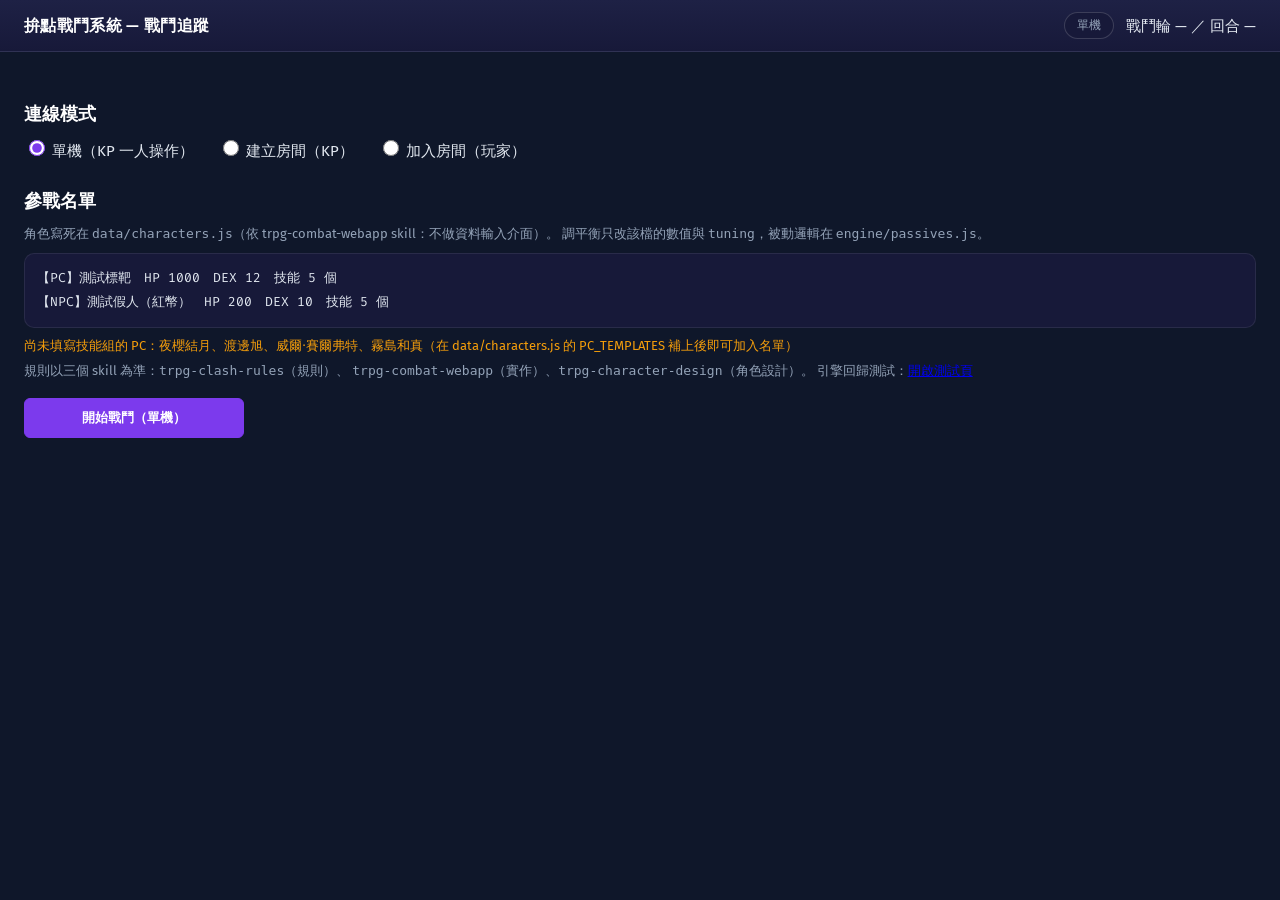
==== commit 7590f6e5: "v2 完成：UI 重接新引擎、角色寫死、移除 localStorage、清理 v1 依 trpg-combat-webapp skill 的架構決策重整：  目錄結構（skill 規定） - engi" ====
--- a/index.html
+++ b/index.html
@@ -3,129 +3,100 @@
 <head>
 <meta charset="UTF-8">
 <meta name="viewport" content="width=device-width, initial-scale=1.0">
-<title>拚點戰鬥系統 — 戰鬥引擎</title>
+<title>拚點戰鬥系統 — 戰鬥追蹤工具</title>
 <link rel="stylesheet" href="style.css">
 </head>
 <body>
 <header>
-  <h1>拚點戰鬥系統 — 戰鬥引擎</h1>
+  <h1>拚點戰鬥系統 — 戰鬥追蹤</h1>
   <div class="header-right">
     <span id="connState" class="conn-state">單機</span>
-    <span id="turnRoundIndicator">戰鬥輪 — / 回合 —</span>
+    <span id="turnIndicator">戰鬥輪 — ／ 回合 —</span>
   </div>
 </header>
 
 <main>
-  <!-- ============ SETUP SCREEN ============ -->
+  <!-- ============ 設定畫面 ============ -->
   <section id="setupScreen">
-    <div id="reconnectBanner" class="reconnect-banner hidden">
-      <span id="reconnectText"></span>
-      <button id="btnReconnect" class="primary">重連</button>
-      <button id="btnDiscardSession">放棄</button>
-    </div>
     <h2>連線模式</h2>
     <div class="row" id="modeRow">
-      <label><input type="radio" name="mode" value="solo" checked> 單機</label>
+      <label><input type="radio" name="mode" value="solo" checked> 單機（KP 一人操作）</label>
       <label><input type="radio" name="mode" value="kp"> 建立房間（KP）</label>
       <label><input type="radio" name="mode" value="player"> 加入房間（玩家）</label>
     </div>
-    <p class="hint" id="syncUnavailable" style="display:none; color:var(--warn);">
-      未偵測到有效的 Firebase 設定（js/firebase-config.js 的 databaseURL 為空）。連線模式停用，僅單機可用。
+    <p class="hint hidden" id="syncWarn" style="color:var(--warn);">
+      未偵測到 Firebase 設定（js/firebase-config.js 的 databaseURL 為空）→ 連線模式停用，單機照常可用。
     </p>
-    <p class="hint" style="color:var(--warn);">⚠ 原型模式：房間規則寬鬆，任何知道房號者皆可讀寫，請勿放真實隱私資料。</p>
 
-    <div id="kpRoomRow" class="row hidden">
-      <span>房號：</span><span id="kpRoomCode" class="roomcode">————</span>
-      <button id="btnGenRoom">產生房號</button>
+    <div id="kpRow" class="row hidden">
+      <span>房號：</span><span id="roomCode" class="roomcode">————</span>
+      <button type="button" id="genRoomBtn">產生房號</button>
+      <span class="hint">把房號告訴玩家；正式狀態只有 KP 能寫（KP 端權威）。</span>
     </div>
 
-    <div id="playerJoinRow" class="hidden">
+    <div id="joinRow" class="hidden">
       <div class="row">
-        <input type="text" id="joinRoomCode" placeholder="房號（4 碼）" maxlength="6" style="width:120px; text-transform:uppercase;">
-        <input type="text" id="playerName" placeholder="你的暱稱" style="width:120px;">
-        <button id="btnJoinRoom" class="primary">加入房間</button>
+        <input type="text" id="joinCode" placeholder="房號" maxlength="8" style="width:110px; text-transform:uppercase;" aria-label="房號">
+        <input type="text" id="joinName" placeholder="你的暱稱" style="width:130px;" aria-label="暱稱">
+        <button type="button" id="joinBtn" class="primary">加入房間</button>
       </div>
       <div id="joinStatus" class="hint"></div>
     </div>
 
-    <div id="battleSetupBlock">
-    <h2>戰鬥前設定 — 參戰名單</h2>
-    <div class="row">
-      <button id="btnLoadSample">載入範例名單</button>
-      <button id="btnLoadGuide">載入進階範例（建資料指南）</button>
-      <button id="btnClearRoster" class="danger">清空名單</button>
+    <div id="soloRow">
+      <h2>參戰名單</h2>
+      <p class="hint">
+        角色寫死在 <code>data/characters.js</code>（依 trpg-combat-webapp skill：不做資料輸入介面）。
+        調平衡只改該檔的數值與 <code>tuning</code>，被動邏輯在 <code>engine/passives.js</code>。
+      </p>
+      <div id="rosterPreview" class="roster-preview"></div>
+      <p class="hint" id="pcPending" style="color:var(--warn);"></p>
+      <p class="hint">
+        規則以三個 skill 為準：<code>trpg-clash-rules</code>（規則）、
+        <code>trpg-combat-webapp</code>（實作）、<code>trpg-character-design</code>（角色設計）。
+        引擎回歸測試：<a href="tests/" target="_blank" rel="noopener">開啟測試頁</a>
+      </p>
     </div>
 
-    <!-- ============ 三欄編輯器 ============ -->
-    <div class="editor-layout">
-      <div class="pane" id="rosterPane">
-        <p class="pane-title">參戰角色</p>
-        <div id="rosterList"></div>
-        <button id="btnAddEntity" class="primary" style="width:100%; margin-top:8px;">＋ 新增角色</button>
-      </div>
+    <div class="row" style="margin-top:16px;">
+      <button type="button" id="startBtn" class="primary" style="min-width:220px;">開始戰鬥（單機）</button>
+    </div>
+  </section>
 
-      <div class="pane" id="editorPane">
-        <p class="pane-title">角色編輯</p>
-        <div id="entityEditor"><p class="preview-empty">左側選擇或新增一個角色開始編輯</p></div>
-      </div>
-
-      <div class="pane" id="previewPane">
-        <p class="pane-title">即時預覽</p>
-        <div id="entityPreview"><p class="preview-empty">（尚未選擇角色）</p></div>
-        <div id="editorValidation" aria-live="polite"></div>
-      </div>
+  <!-- ============ 戰鬥畫面 ============ -->
+  <section id="battleScreen" class="hidden">
+    <div class="row">
+      <button type="button" id="backBtn">← 回設定</button>
+      <div id="phaseTitle" class="phase-indicator">階段一・回合開始</div>
     </div>
 
-    <!-- ============ 進階 JSON 模式 ============ -->
-    <details class="json-drawer" id="jsonDrawer">
-      <summary>進階 JSON 模式（完整名單，可貼上/匯出）</summary>
-      <textarea id="rosterJson" spellcheck="false" aria-label="名單 JSON"></textarea>
-      <div class="row">
-        <button id="btnApplyJson" class="primary">套用 JSON → 表單</button>
-        <button id="btnValidateRoster">驗證 JSON</button>
-      </div>
-      <div id="rosterError" class="error" role="alert"></div>
-    </details>
+    <div id="turnOrder" class="turn-order"></div>
+    <div id="playerRoster" class="row"></div>
+    <div id="panels" class="entity-panels"></div>
+    <div id="actionArea" class="phase-action"></div>
 
-    <h3>PC 槽位成長順序（§4.1）</h3>
-    <p class="hint">依此順序輪流每回合 +1 槽位（用 ▲▼ 調整）。清單由名單中的 PC 自動生成。</p>
-    <div id="pcOrderList" class="order-list"></div>
-
-    <div class="row" style="margin-top:16px;">
-      <button id="btnStartBattle" class="primary" style="min-width:200px;">開始戰鬥</button>
-      <span id="startBattleError" class="error" role="alert"></span>
-    </div>
-    </div><!-- /battleSetupBlock -->
-  </section>
-
-  <!-- ============ BATTLE SCREEN ============ -->
-  <section id="battleScreen" class="hidden">
-    <div class="row">
-      <button id="btnBackToSetup">← 回設定</button>
-      <div id="phaseIndicator" class="phase-indicator">階段一：回合開始</div>
-    </div>
-
-    <div id="entityPanels" class="entity-panels"></div>
-
-    <div id="phaseAction" class="phase-action"></div>
-
-    <h3>戰鬥紀錄</h3>
-    <div id="battleLog" class="battle-log"></div>
+    <h3>事件紀錄</h3>
+    <div id="eventLog" class="battle-log" aria-live="polite"></div>
   </section>
 </main>
 
-<!-- Firebase SDK 採「用到才載入」（見 sync.js 的 loadSdk）；離線或未填 config 時單機照常可用 -->
-<script src="js/firebase-config.js?v=2"></script>
-<script src="js/sync.js?v=2"></script>
+<!-- Firebase SDK 用到才動態載入（見 js/sync.js）；離線或未設定時單機照常可用 -->
+<script src="js/firebase-config.js"></script>
+<script src="js/sync.js"></script>
 
-<script src="js/data.js?v=2"></script>
-<script src="js/engine/slotmap.js?v=2"></script>
-<script src="js/engine/clash.js?v=2"></script>
-<script src="js/engine/damage.js?v=2"></script>
-<script src="js/engine/triggers.js?v=2"></script>
-<script src="js/engine/turncycle.js?v=2"></script>
-<script src="js/ui.js?v=2"></script>
-<script src="js/editor.js?v=1"></script>
-<script src="js/app.js?v=2"></script>
+<!-- 引擎（純計算，無 DOM 依賴）-->
+<script src="engine/states.js"></script>
+<script src="engine/clash.js"></script>
+<script src="engine/damage.js"></script>
+<script src="engine/passives.js"></script>
+<script src="engine/turn.js"></script>
+
+<!-- 角色資料（唯一的改平衡處）-->
+<script src="data/characters.js"></script>
+
+<!-- UI -->
+<script src="ui/panels.js"></script>
+<script src="ui/battle.js"></script>
+<script src="ui/app.js"></script>
 </body>
 </html>
--- a/style.css
+++ b/style.css
@@ -290,6 +290,30 @@
 .coin-chip button { min-height: 0; min-width: 0; padding: 0 3px; border: none; background: transparent; color: inherit; font-size: 12px; line-height: 1; }
 .coin-chip button:hover { background: rgba(255,255,255,.12); border-radius: 4px; }
 
+/* 句子式建構器：文字與控件行內混排 */
+.sentence {
+  display: flex;
+  flex-wrap: wrap;
+  align-items: center;
+  gap: 6px;
+  margin: var(--space-2) 0;
+  line-height: 1.9;
+}
+.sentence .s-text { color: var(--color-foreground); }
+.sentence select, .sentence .inline-sel,
+.sentence input.inline-num, .sentence input.inline-text,
+.sentence .state-select-holder select, .sentence .state-select-holder input {
+  min-height: 34px;
+  padding: 4px 8px;
+  font-size: var(--text-sm);
+}
+.sentence input.inline-num { width: 76px; }
+.sentence input.inline-text { width: 160px; }
+.sentence .icon-btn { margin-left: auto; }
+.state-select-holder { display: inline-flex; }
+select optgroup { color: var(--color-accent-fg); font-style: normal; }
+select option { color: var(--color-foreground); }
+
 /* 進階 JSON drawer */
 .json-drawer { margin-top: var(--space-4); }
 .json-drawer > summary {
@@ -350,6 +374,87 @@
 .validation-summary a { color: var(--color-destructive-hover); cursor: pointer; text-decoration: underline; display: block; font-size: var(--text-sm); padding: 2px 0; }
 .preview-empty { color: var(--color-muted-fg); font-size: var(--text-sm); text-align: center; padding: var(--space-5) 0; }
 
+/* 行動裝置：避免 iOS 對 <16px 輸入框自動縮放；觸控目標拉到 44px */
+@media (max-width: 768px) {
+  input[type=text], input[type=number], select, textarea { font-size: 16px; min-height: 44px; }
+  button { min-height: 44px; }
+  .kp-row input, .kp-row select, .kp-row button { min-height: 38px; font-size: 14px; }
+  main { padding: var(--space-3); }
+  header { padding: var(--space-2) var(--space-3); }
+  header h1 { font-size: var(--text-sm); }
+}
+
+/* ============ v2 新增元件 ============ */
+.roster-preview {
+  background: var(--color-surface);
+  border: 1px solid var(--color-border);
+  border-radius: var(--radius-md);
+  padding: var(--space-3);
+  margin: var(--space-2) 0;
+}
+.roster-line { font-size: var(--text-sm); padding: 2px 0; font-family: var(--font-mono); }
+
+/* 結算順序列 */
+.turn-order {
+  display: flex; flex-wrap: wrap; align-items: center; gap: var(--space-2);
+  background: var(--color-surface);
+  border: 1px solid var(--color-border);
+  border-radius: var(--radius-md);
+  padding: var(--space-2) var(--space-3);
+  margin: var(--space-3) 0;
+}
+.order-chip {
+  font-size: var(--text-xs);
+  font-family: var(--font-mono);
+  padding: 2px 10px;
+  border-radius: 999px;
+  background: var(--color-surface-2);
+  border: 1px solid var(--color-border-strong);
+}
+.order-chip.dead { opacity: .4; text-decoration: line-through; }
+.order-chip.cant { border-color: rgba(239,68,68,.6); color: var(--color-destructive-hover); }
+
+/* 實體卡內部 */
+.ec-head { display: flex; align-items: center; gap: 6px; flex-wrap: wrap; margin-bottom: var(--space-2); }
+.tag.danger { color: var(--color-destructive-hover); border-color: rgba(239,68,68,.5); }
+.tag.warn { color: var(--color-warning); }
+.tag.order { color: var(--color-accent-fg); }
+.entity-card .tag {
+  font-size: 11px; padding: 1px 7px; border-radius: 999px;
+  border: 1px solid var(--color-border-strong); margin-left: 0;
+}
+.sub-label {
+  font-size: 11px; color: var(--color-muted-fg);
+  text-transform: uppercase; letter-spacing: .06em;
+  margin-top: var(--space-2);
+}
+.sub-label.mark-label { color: var(--color-warning); }
+.res-list { display: flex; flex-wrap: wrap; gap: 4px; margin-top: 3px; }
+.res-chip {
+  font-size: 11px; font-family: var(--font-mono);
+  background: rgba(8,145,178,.12);
+  border: 1px solid rgba(34,211,238,.45);
+  color: var(--color-accent-fg);
+  border-radius: 999px; padding: 2px 9px;
+}
+
+/* KP 覆寫面板 */
+.kp-override {
+  margin-top: var(--space-3);
+  padding-top: var(--space-2);
+  border-top: 1px dashed var(--color-border-strong);
+  display: flex; flex-direction: column; gap: 4px;
+}
+.kp-row { display: flex; align-items: center; gap: 5px; font-size: var(--text-xs); color: var(--color-muted-fg); }
+.kp-row input { min-height: 30px; padding: 3px 6px; width: 68px; font-size: var(--text-xs); }
+.kp-row select { min-height: 30px; padding: 3px 6px; font-size: var(--text-xs); flex: 1; min-width: 0; }
+.kp-row button { min-height: 30px; padding: 3px 10px; font-size: var(--text-xs); }
+
+.log-entry.pairing { color: var(--color-accent-fg); font-weight: 600; margin-top: 4px; }
+.log-entry.warn { color: var(--color-warning); }
+.hint.warn-text { color: var(--color-warning); }
+.phase-action .row { margin: var(--space-2) 0; }
+
 /* ============ battle screen（沿用 legacy 類名） ============ */
 .phase-indicator {
   flex: 1;
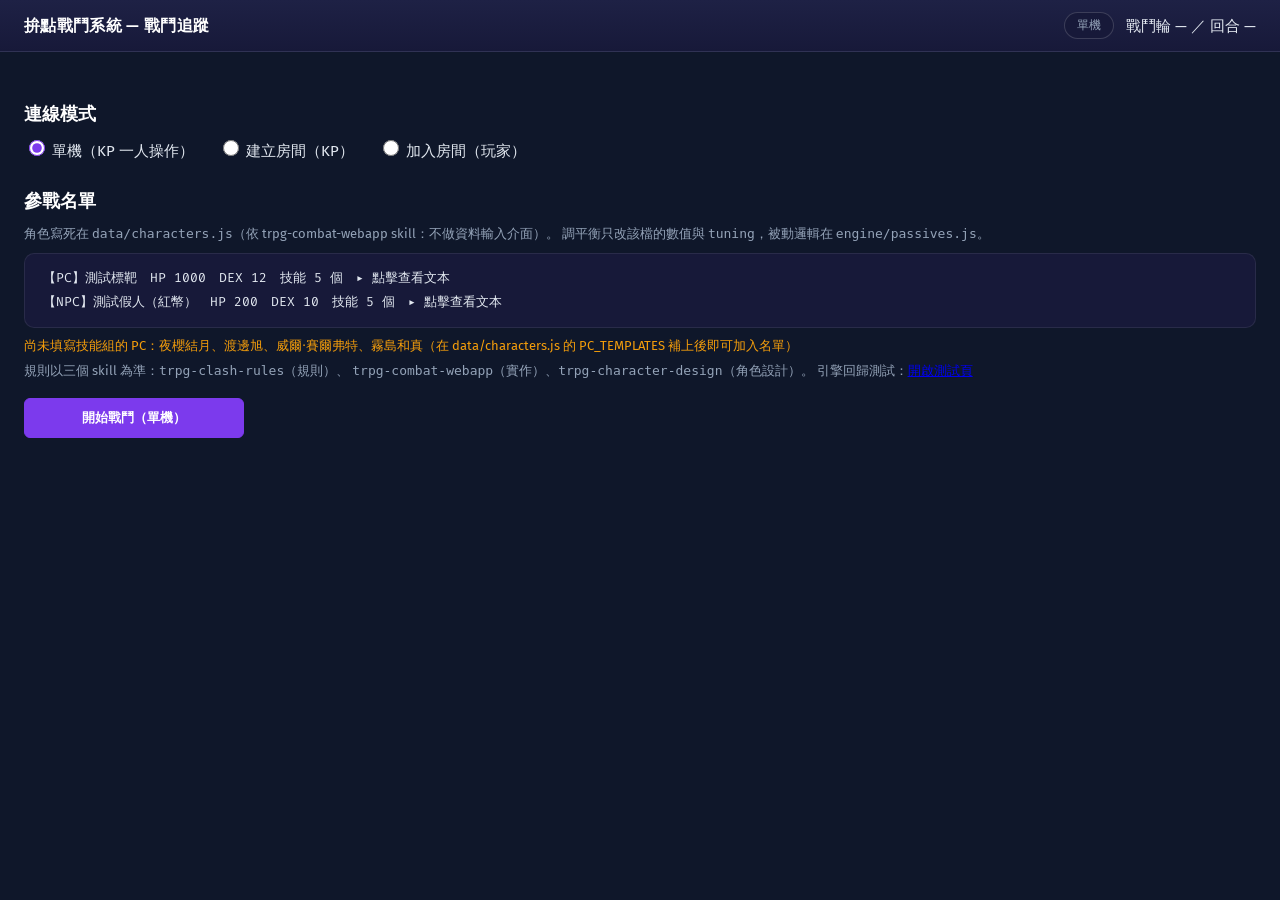
==== commit 6de76a98: "修三個問題：角色詳情浮窗、宣告可重設、級數防呆 ① 角色卡可點擊 → 角色詳情浮窗（新 ui/detail.js） - 資料層補文本欄位：skill.text（技能文本）、被動定義的 text（被動文" ====
--- a/index.html
+++ b/index.html
@@ -96,6 +96,7 @@
 
 <!-- UI -->
 <script src="ui/panels.js"></script>
+<script src="ui/detail.js"></script>
 <script src="ui/battle.js"></script>
 <script src="ui/app.js"></script>
 </body>
--- a/style.css
+++ b/style.css
@@ -378,10 +378,142 @@
 @media (max-width: 768px) {
   input[type=text], input[type=number], select, textarea { font-size: 16px; min-height: 44px; }
   button { min-height: 44px; }
-  .kp-row input, .kp-row select, .kp-row button { min-height: 38px; font-size: 14px; }
   main { padding: var(--space-3); }
   header { padding: var(--space-2) var(--space-3); }
   header h1 { font-size: var(--text-sm); }
+}
+
+/* ============ 行動確認板（階段二） ============ */
+.action-board {
+  border: 1px solid var(--color-border);
+  border-radius: var(--radius-md);
+  overflow: hidden;
+  margin: var(--space-2) 0 var(--space-3);
+}
+.board-row {
+  display: flex; align-items: center; gap: var(--space-3);
+  padding: var(--space-2) var(--space-3);
+  border-bottom: 1px solid var(--color-border);
+  flex-wrap: wrap;
+}
+.board-row:last-child { border-bottom: none; }
+.board-row:nth-child(odd) { background: rgba(255,255,255,.015); }
+.br-who { display: flex; align-items: center; gap: 6px; min-width: 190px; }
+.br-name { font-weight: 600; color: var(--color-foreground-strong); }
+.br-what { display: flex; align-items: center; gap: 6px; flex: 1; min-width: 220px; flex-wrap: wrap; }
+.br-skill { color: var(--color-accent-fg); font-weight: 500; }
+.br-action { color: var(--color-foreground); font-size: var(--text-sm); }
+.br-ops { display: flex; align-items: center; gap: 6px; margin-left: auto; }
+.br-ops button { min-height: 32px; padding: 4px 12px; font-size: var(--text-xs); }
+
+@media (max-width: 768px) {
+  .board-row { flex-direction: column; align-items: stretch; }
+  .br-ops { margin-left: 0; }
+  .br-ops button { min-height: 40px; flex: 1; }
+}
+
+/* ============ 角色詳情浮窗 ============ */
+body.modal-open { overflow: hidden; }
+.modal-overlay {
+  position: fixed; inset: 0; z-index: 1000;
+  background: rgba(4, 7, 15, 0.72);
+  display: flex; align-items: flex-start; justify-content: center;
+  padding: var(--space-5) var(--space-4);
+  overflow-y: auto;
+}
+.modal {
+  background: var(--color-surface);
+  border: 1px solid var(--color-border-strong);
+  border-radius: var(--radius-lg);
+  box-shadow: var(--shadow-2);
+  width: 100%; max-width: 760px;
+  max-height: calc(100vh - var(--space-6));
+  overflow-y: auto;
+  padding: var(--space-5);
+}
+.modal-head {
+  display: flex; align-items: flex-start; gap: var(--space-3);
+  padding-bottom: var(--space-3);
+  border-bottom: 1px solid var(--color-border);
+  margin-bottom: var(--space-3);
+  position: sticky; top: calc(var(--space-5) * -1);
+  background: var(--color-surface);
+}
+.modal-title { margin: 0; font-size: var(--text-lg); color: var(--color-foreground-strong); }
+.modal-close { margin-left: auto; flex-shrink: 0; }
+.modal-section { margin: var(--space-4) 0; }
+.modal-sec-title {
+  font-size: var(--text-sm); color: var(--color-accent-fg);
+  text-transform: uppercase; letter-spacing: .07em;
+  margin: 0 0 var(--space-2);
+  padding-bottom: 3px; border-bottom: 1px solid var(--color-border);
+}
+.detail-grid {
+  display: grid; grid-template-columns: max-content 1fr;
+  gap: 4px var(--space-4); font-size: var(--text-sm);
+}
+.detail-grid .dk { color: var(--color-muted-fg); }
+.detail-grid .dv { color: var(--color-foreground); font-family: var(--font-mono); font-variant-numeric: tabular-nums; }
+
+.detail-card {
+  border: 1px solid var(--color-border);
+  border-radius: var(--radius-md);
+  background: rgba(255,255,255,.02);
+  padding: var(--space-3);
+  margin: var(--space-2) 0;
+}
+.detail-card.missing { border-color: rgba(220,38,38,.5); }
+.dc-head { display: flex; align-items: center; gap: 6px; flex-wrap: wrap; margin-bottom: 6px; }
+.dc-name { font-weight: 600; color: var(--color-foreground-strong); font-size: var(--text-md); }
+.dc-nums {
+  display: flex; gap: var(--space-3); flex-wrap: wrap;
+  font-family: var(--font-mono); font-size: var(--text-xs);
+  color: var(--color-accent-fg); margin-bottom: 6px;
+}
+.dc-text {
+  margin: 6px 0 0; font-size: var(--text-sm); line-height: 1.7;
+  color: var(--color-foreground);
+  border-left: 2px solid var(--color-border-strong);
+  padding-left: var(--space-3);
+  white-space: pre-wrap;
+}
+.coin-seq { display: flex; gap: 3px; flex-wrap: wrap; margin: 4px 0 6px; }
+.coin-seq .coin { width: 22px; height: 22px; line-height: 22px; font-size: 11px; cursor: help; }
+
+.state-rows { display: flex; flex-direction: column; gap: 3px; }
+.state-row { display: flex; align-items: center; gap: var(--space-3); flex-wrap: wrap; font-size: var(--text-sm); }
+.state-row .sr-name { font-weight: 600; min-width: 84px; }
+.state-row .sr-name.mark { color: var(--color-warning); }
+.state-row .sr-val { font-family: var(--font-mono); color: var(--color-accent-fg); min-width: 100px; }
+
+.kp-grid { display: flex; flex-wrap: wrap; gap: var(--space-2) var(--space-4); }
+.state-editor { margin-top: var(--space-3); }
+.kp-row span.disabled { opacity: .4; text-decoration: line-through; }
+.kp-row input:disabled, .kp-row select:disabled { opacity: .4; cursor: not-allowed; }
+
+.card-more {
+  margin-top: var(--space-2); padding-top: 6px;
+  border-top: 1px dashed var(--color-border-strong);
+  font-size: 11px; color: var(--color-muted-fg); text-align: center;
+}
+.entity-card[role="button"] { cursor: pointer; }
+.entity-card[role="button"]:hover { border-color: var(--color-border-strong); background: var(--color-surface-2); }
+.entity-card[role="button"]:hover .card-more { color: var(--color-accent-fg); }
+.entity-card[role="button"]:focus-visible { outline: none; box-shadow: var(--focus-ring); }
+
+.roster-line[role="button"] { cursor: pointer; border-radius: var(--radius-sm); padding: 2px 6px; }
+.roster-line[role="button"]:hover { background: var(--color-surface-2); color: var(--color-accent-fg); }
+.roster-line[role="button"]:focus-visible { outline: none; box-shadow: var(--focus-ring); }
+
+@media (max-width: 768px) {
+  .modal-overlay { padding: 0; }
+  .modal {
+    max-width: none; min-height: 100vh; border-radius: 0; border: none;
+    max-height: none; padding: var(--space-4);
+  }
+  .modal-head { position: sticky; top: 0; padding-top: var(--space-2); }
+  .detail-grid { grid-template-columns: 1fr; gap: 0 0; }
+  .detail-grid .dk { margin-top: var(--space-2); font-size: var(--text-xs); }
 }
 
 /* ============ v2 新增元件 ============ */
@@ -445,10 +577,11 @@
   border-top: 1px dashed var(--color-border-strong);
   display: flex; flex-direction: column; gap: 4px;
 }
-.kp-row { display: flex; align-items: center; gap: 5px; font-size: var(--text-xs); color: var(--color-muted-fg); }
-.kp-row input { min-height: 30px; padding: 3px 6px; width: 68px; font-size: var(--text-xs); }
-.kp-row select { min-height: 30px; padding: 3px 6px; font-size: var(--text-xs); flex: 1; min-width: 0; }
-.kp-row button { min-height: 30px; padding: 3px 10px; font-size: var(--text-xs); }
+/* KP 調值列（現在住在角色詳情浮窗裡，空間充裕 → 用舒適的尺寸而非早期的擠壓版） */
+.kp-row { display: flex; align-items: center; gap: 6px; font-size: var(--text-sm); color: var(--color-muted-fg); flex-wrap: wrap; }
+.kp-row input { min-height: 36px; padding: 5px 8px; width: 84px; font-size: var(--text-sm); }
+.kp-row select { min-height: 36px; padding: 5px 8px; font-size: var(--text-sm); flex: 1; min-width: 120px; }
+.kp-row button { min-height: 36px; padding: 5px 14px; font-size: var(--text-sm); }
 
 .log-entry.pairing { color: var(--color-accent-fg); font-weight: 600; margin-top: 4px; }
 .log-entry.warn { color: var(--color-warning); }
@@ -557,3 +690,16 @@
 .log-entry.dmg { color: var(--color-destructive-hover); }
 .log-entry.heal { color: var(--color-success); }
 .log-entry.info { color: var(--color-muted-fg); }
+
+/* ============ 行動裝置最終覆寫（放檔尾以確保優先） ============ */
+@media (max-width: 768px) {
+  .kp-row { gap: 8px; }
+  /* 觸控目標 >=44px、輸入框 >=16px 以避免 iOS 自動縮放 */
+  .kp-row input, .kp-row select, .kp-row button { min-height: 44px; font-size: 16px; }
+  .kp-row input { width: 100px; }
+  .kp-grid { flex-direction: column; align-items: stretch; }
+  .kp-grid .kp-row { justify-content: space-between; }
+  .state-editor .kp-row { flex-direction: column; align-items: stretch; }
+  .state-editor .kp-row select, .state-editor .kp-row input, .state-editor .kp-row button { width: 100%; }
+  .modal-close { min-height: 44px; }
+}
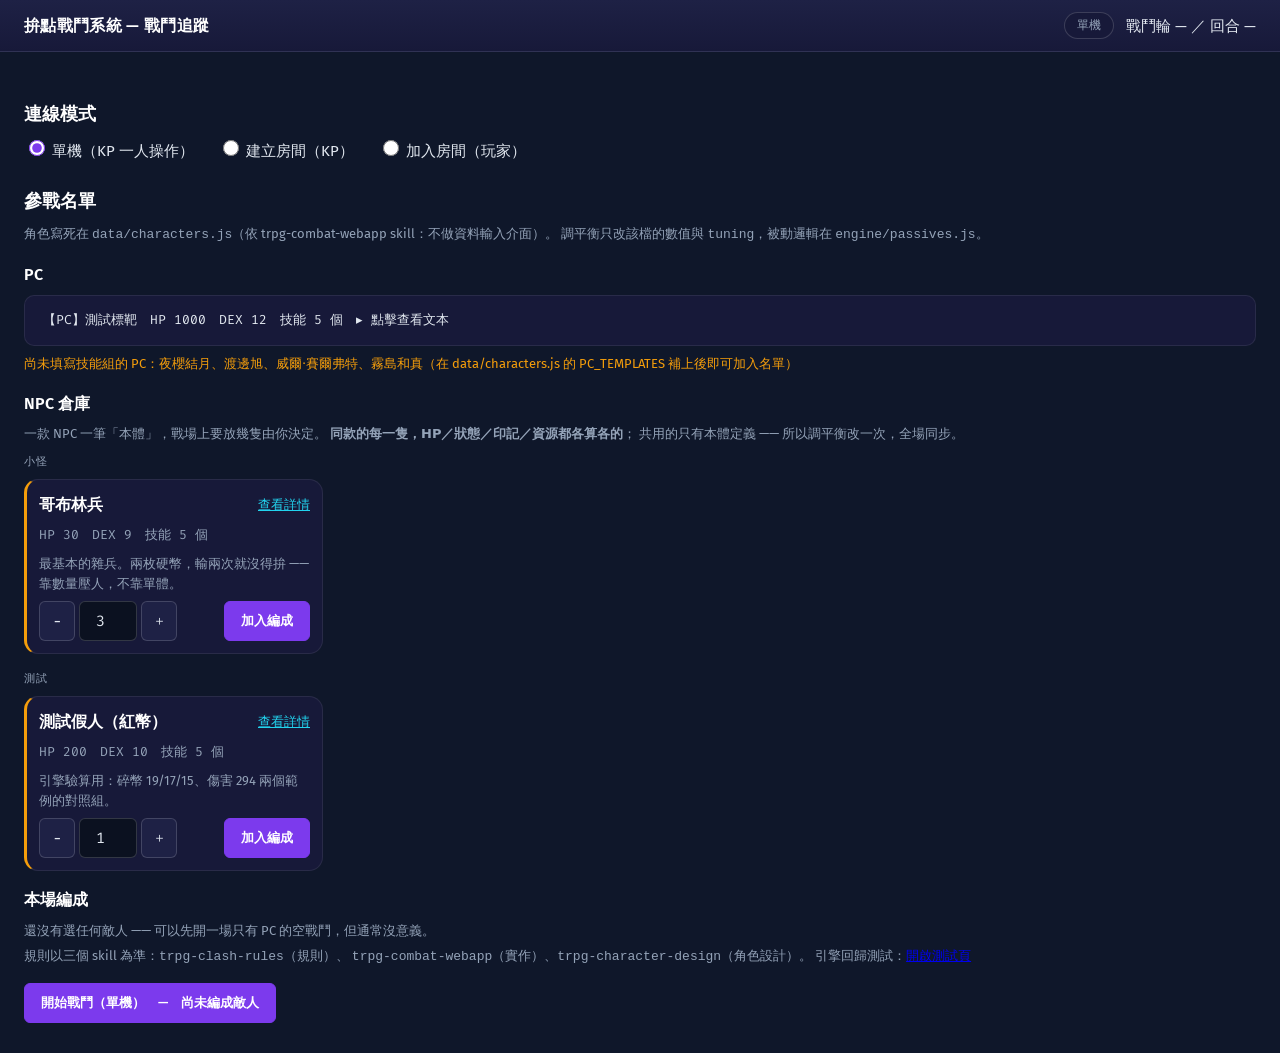
==== commit 35000407: "NPC 倉庫：本體與實例分兩層，戰場上可大量複製同款小怪 小怪的設計是一款、存在是多隻，過去只能整段 entity 複製貼上改 id， 改一次平衡要同步改三處。改成藍圖／實例兩層：  - data/c" ====
--- a/index.html
+++ b/index.html
@@ -49,8 +49,21 @@
         角色寫死在 <code>data/characters.js</code>（依 trpg-combat-webapp skill：不做資料輸入介面）。
         調平衡只改該檔的數值與 <code>tuning</code>，被動邏輯在 <code>engine/passives.js</code>。
       </p>
+
+      <h3>PC</h3>
       <div id="rosterPreview" class="roster-preview"></div>
       <p class="hint" id="pcPending" style="color:var(--warn);"></p>
+
+      <h3>NPC 倉庫</h3>
+      <p class="hint">
+        一款 NPC 一筆「本體」，戰場上要放幾隻由你決定。
+        <strong>同款的每一隻，HP／狀態／印記／資源都各算各的</strong>；
+        共用的只有本體定義 —— 所以調平衡改一次，全場同步。
+      </p>
+      <div id="npcLibrary"></div>
+
+      <h3>本場編成</h3>
+      <div id="npcLineup"></div>
       <p class="hint">
         規則以三個 skill 為準：<code>trpg-clash-rules</code>（規則）、
         <code>trpg-combat-webapp</code>（實作）、<code>trpg-character-design</code>（角色設計）。
@@ -97,6 +110,7 @@
 <!-- UI -->
 <script src="ui/panels.js"></script>
 <script src="ui/detail.js"></script>
+<script src="ui/library.js"></script>
 <script src="ui/battle.js"></script>
 <script src="ui/app.js"></script>
 </body>
--- a/style.css
+++ b/style.css
@@ -526,6 +526,76 @@
 }
 .roster-line { font-size: var(--text-sm); padding: 2px 0; font-family: var(--font-mono); }
 
+/* ============ NPC 倉庫與本場編成 ============ */
+.lib-grid {
+  display: grid;
+  grid-template-columns: repeat(auto-fill, minmax(280px, 1fr));
+  gap: var(--space-3);
+  margin: var(--space-2) 0 var(--space-4);
+}
+.lib-card {
+  background: var(--color-surface);
+  border: 1px solid var(--color-border);
+  border-left: 3px solid var(--color-warning);
+  border-radius: var(--radius-lg);
+  padding: var(--space-3);
+  display: flex; flex-direction: column; gap: var(--space-2);
+}
+.lc-head { display: flex; align-items: center; justify-content: space-between; gap: var(--space-2); }
+.lc-head .name { font-weight: 600; font-size: var(--text-md); color: var(--color-foreground-strong); }
+.lc-stats { font-size: var(--text-sm); font-family: var(--font-mono); color: var(--color-muted-fg); }
+.lc-blurb { font-size: var(--text-sm); color: var(--color-muted-fg); margin: 0; line-height: 1.5; }
+.lc-foot { display: flex; align-items: center; justify-content: space-between; gap: var(--space-2); flex-wrap: wrap; margin-top: auto; }
+
+.link-btn {
+  background: none; border: none; padding: 0; min-height: 0;
+  color: var(--color-accent-fg); font-size: var(--text-sm); text-decoration: underline;
+  cursor: pointer;
+}
+.link-btn:hover { color: var(--color-foreground-strong); }
+
+.qty { display: flex; align-items: center; gap: 4px; }
+.qty input { width: 58px; text-align: center; font-family: var(--font-mono); }
+.qty button { min-width: 36px; padding: 6px 8px; }
+
+.lineup-row {
+  display: flex; align-items: center; justify-content: space-between; gap: var(--space-3);
+  flex-wrap: wrap;
+  background: var(--color-surface);
+  border: 1px solid var(--color-border);
+  border-radius: var(--radius-md);
+  padding: var(--space-2) var(--space-3);
+  margin-bottom: var(--space-2);
+}
+.lr-info { display: flex; flex-direction: column; gap: 2px; min-width: 0; }
+.lr-info .name { font-weight: 600; color: var(--color-foreground-strong); }
+.lr-info .hint { font-family: var(--font-mono); font-size: var(--text-xs); }
+.lr-ops { display: flex; gap: 4px; }
+.lr-ops button { min-width: 36px; padding: 6px 10px; }
+
+/* ============ KP 自由選 / 一鍵指定 ============ */
+.free-pick {
+  margin-top: var(--space-3);
+  border: 1px dashed var(--color-border-strong);
+  border-radius: var(--radius-md);
+  padding: var(--space-2) var(--space-3);
+}
+.free-pick > summary {
+  cursor: pointer; font-size: var(--text-sm); font-weight: 500;
+  color: var(--color-warning); min-height: 28px; display: flex; align-items: center;
+}
+.free-pick > summary:focus-visible { outline: none; box-shadow: var(--focus-ring); border-radius: var(--radius-sm); }
+button.warn-btn { border-color: rgba(245,158,11,.55); color: var(--color-warning); }
+button.warn-btn:hover { background: rgba(245,158,11,.12); }
+
+.batch-list {
+  background: var(--color-surface-2);
+  border-radius: var(--radius-md);
+  padding: var(--space-2) var(--space-3);
+  margin: var(--space-2) 0;
+  max-height: 180px; overflow-y: auto;
+}
+
 /* 結算順序列 */
 .turn-order {
   display: flex; flex-wrap: wrap; align-items: center; gap: var(--space-2);
@@ -605,6 +675,7 @@
   grid-template-columns: repeat(auto-fill, minmax(270px, 1fr));
   gap: var(--space-3);
   margin: var(--space-4) 0;
+  align-items: start;   /* 倒下者收合後要真的變矮，不要被同列拉高 */
 }
 
 .entity-card {
@@ -617,7 +688,15 @@
 }
 .entity-card.pc { border-left: 3px solid var(--color-primary); }
 .entity-card.npc { border-left: 3px solid var(--color-warning); }
-.entity-card.dead { opacity: 0.45; }
+/* 倒下者收合成一行 —— 一場放 3~6 隻小怪時，面板才不會被屍體佔滿 */
+.entity-card.dead { opacity: 0.5; padding: var(--space-2) var(--space-3); }
+.entity-card.dead > *:not(.ec-head) { display: none; }
+
+/* 實體多的時候自動縮排（觸控目標仍由行動裝置區塊守住 44px） */
+.entity-panels.compact { grid-template-columns: repeat(auto-fill, minmax(228px, 1fr)); gap: var(--space-2); }
+.entity-panels.compact .entity-card { padding: var(--space-2) var(--space-3); }
+.entity-panels.compact .entity-card .name { font-size: var(--text-base); }
+.entity-panels.compact .bar-wrap { height: 13px; }
 .entity-card.cant-act { outline: 2px dashed rgba(239,68,68,.6); outline-offset: 2px; }
 .entity-card .name { font-weight: 600; font-size: var(--text-md); color: var(--color-foreground-strong); }
 .entity-card .tag { font-size: 11px; color: var(--color-muted-fg); margin-left: var(--space-2); }
@@ -702,4 +781,9 @@
   .state-editor .kp-row { flex-direction: column; align-items: stretch; }
   .state-editor .kp-row select, .state-editor .kp-row input, .state-editor .kp-row button { width: 100%; }
   .modal-close { min-height: 44px; }
-}
+  /* 文字型按鈕的觸控熱區也要 44px（視覺仍是一行連結） */
+  .link-btn { min-height: 44px; display: inline-flex; align-items: center; padding: 0 4px; }
+  .free-pick > summary { min-height: 44px; }
+  .lib-grid { grid-template-columns: 1fr; }
+  .lineup-row { align-items: flex-start; }
+}
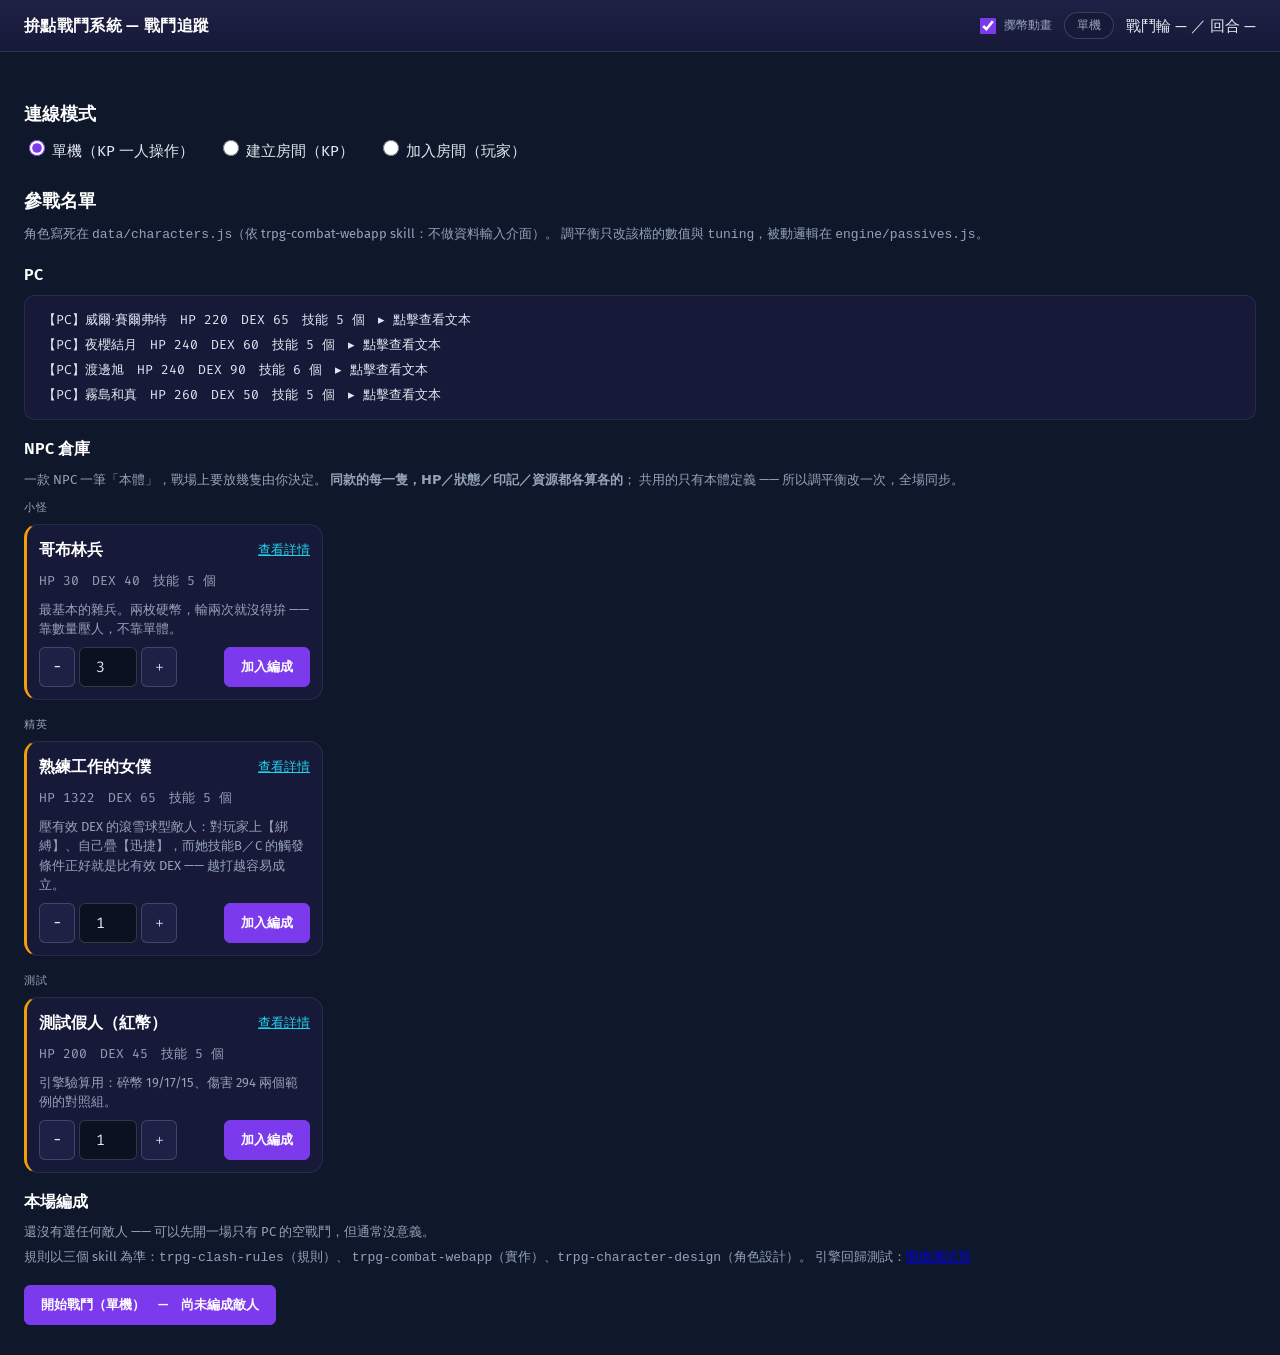
==== commit fa7a8e5c: "擲硬幣動畫：畫面中央回放每次擲幣的正反面 硬幣是程式自動擲的（規則：機率加權硬幣由工具擲），玩家只能從事件紀錄的文字 看到正反面。改成畫面中央的動畫，語音跑團時一目了然。  ⚠ 技術前提：一整場拚點是" ====
--- a/index.html
+++ b/index.html
@@ -10,6 +10,9 @@
 <header>
   <h1>拚點戰鬥系統 — 戰鬥追蹤</h1>
   <div class="header-right">
+    <label class="anim-toggle" title="關掉之後，擲硬幣直接算完不演動畫">
+      <input type="checkbox" id="animToggle" checked> 擲幣動畫
+    </label>
     <span id="connState" class="conn-state">單機</span>
     <span id="turnIndicator">戰鬥輪 — ／ 回合 —</span>
   </div>
@@ -99,6 +102,7 @@
 
 <!-- 引擎（純計算，無 DOM 依賴）-->
 <script src="engine/states.js"></script>
+<script src="engine/effects.js"></script>
 <script src="engine/clash.js"></script>
 <script src="engine/damage.js"></script>
 <script src="engine/passives.js"></script>
@@ -111,6 +115,7 @@
 <script src="ui/panels.js"></script>
 <script src="ui/detail.js"></script>
 <script src="ui/library.js"></script>
+<script src="ui/coins.js"></script>
 <script src="ui/battle.js"></script>
 <script src="ui/app.js"></script>
 </body>
--- a/style.css
+++ b/style.css
@@ -87,6 +87,11 @@
 }
 header h1 { font-size: var(--text-md); font-weight: 600; margin: 0; letter-spacing: .02em; color: var(--color-foreground-strong); }
 .header-right { display: flex; align-items: center; gap: var(--space-3); }
+.anim-toggle {
+  display: flex; align-items: center; gap: 5px;
+  font-size: var(--text-xs); color: var(--color-muted-fg); cursor: pointer;
+}
+.anim-toggle input { width: 14px; height: 14px; min-height: 0; accent-color: var(--color-primary); }
 #turnRoundIndicator { font-weight: 600; font-size: var(--text-sm); color: var(--color-accent-fg); font-family: var(--font-mono); font-variant-numeric: tabular-nums; }
 .conn-state {
   font-size: var(--text-xs);
@@ -697,6 +702,115 @@
 .entity-panels.compact .entity-card { padding: var(--space-2) var(--space-3); }
 .entity-panels.compact .entity-card .name { font-size: var(--text-base); }
 .entity-panels.compact .bar-wrap { height: 13px; }
+
+/* ============ 擲硬幣動畫 ============ */
+:root {
+  /* 正面／反面色號（使用者指定；綠幣是我依同樣的亮/暗對比補的） */
+  --coin-normal-head: #F7D443;
+  --coin-normal-tail: #9c7310;
+  --coin-red-head:    #FF2400;
+  --coin-red-tail:    #7B1818;
+  --coin-green-head:  #3FCF6B;
+  --coin-green-tail:  #1F6B39;
+}
+
+.coin-overlay {
+  position: fixed; inset: 0; z-index: 200;
+  display: flex; align-items: center; justify-content: center;
+  background: rgba(2, 6, 23, .72);
+  backdrop-filter: blur(2px);
+  padding: var(--space-4);
+}
+.coin-panel {
+  background: var(--color-surface);
+  border: 1px solid var(--color-border-strong);
+  border-radius: var(--radius-lg);
+  box-shadow: var(--shadow-1);
+  padding: var(--space-4);
+  min-width: min(560px, 92vw); max-width: 92vw;
+}
+.coin-head { display: flex; align-items: center; justify-content: space-between; gap: var(--space-3); }
+.coin-title { font-weight: 600; color: var(--color-foreground-strong); font-size: var(--text-md); }
+.coin-skip {
+  border-color: var(--color-border-strong); font-size: var(--text-sm);
+  padding: 6px 12px; min-height: 32px;
+}
+.coin-body {
+  display: flex; align-items: center; justify-content: center;
+  gap: var(--space-4); flex-wrap: wrap;
+  margin: var(--space-4) 0 var(--space-2);
+}
+.coin-side {
+  display: flex; flex-direction: column; align-items: center; gap: var(--space-2);
+  padding: var(--space-3); border-radius: var(--radius-md);
+  border: 1px solid transparent; min-width: 140px;
+}
+.coin-side.win { border-color: var(--color-primary); background: rgba(124, 58, 237, .10); }
+.coin-who { font-weight: 600; font-size: var(--text-sm); color: var(--color-foreground-strong); }
+.coin-power { font-size: var(--text-sm); font-family: var(--font-mono); color: var(--color-muted-fg); }
+.coin-vs { font-family: var(--font-mono); color: var(--color-muted-fg); font-size: var(--text-sm); }
+.coin-counter { text-align: right; font-size: var(--text-xs); color: var(--color-muted-fg); font-family: var(--font-mono); }
+.coin-row { display: flex; gap: 8px; flex-wrap: wrap; justify-content: center; }
+
+.coin-flip {
+  position: relative;
+  width: 46px; height: 46px; border-radius: 50%;
+  display: flex; align-items: center; justify-content: center;
+  font-weight: 700; font-size: 18px; color: #0B1120;
+  border: 2px solid rgba(0, 0, 0, .35);
+  box-shadow: inset 0 -3px 6px rgba(0, 0, 0, .25);
+}
+.coin-flip[data-type="normal"][data-face="head"] { background: var(--coin-normal-head); }
+.coin-flip[data-type="normal"][data-face="tail"] { background: var(--coin-normal-tail); }
+.coin-flip[data-type="red"][data-face="head"]    { background: var(--coin-red-head); }
+.coin-flip[data-type="red"][data-face="tail"]    { background: var(--coin-red-tail); }
+.coin-flip[data-type="green"][data-face="head"]  { background: var(--coin-green-head); }
+.coin-flip[data-type="green"][data-face="tail"]  { background: var(--coin-green-tail); }
+/* 反面與紅幣的底色偏暗 → 字改成亮色才看得清楚 */
+.coin-flip[data-face="tail"], .coin-flip[data-type="red"] { color: #FFF3E0; }
+
+/* 碎幣：保留紅色，加裂痕與 +1（它的有效幣威已經變成 1） */
+.coin-flip[data-shattered] { border-style: dashed; }
+.coin-flip[data-shattered]::after {
+  content: ""; position: absolute; inset: 0; border-radius: 50%;
+  background: linear-gradient(105deg, transparent 44%, rgba(0,0,0,.65) 46%,
+              rgba(0,0,0,.65) 50%, transparent 52%,
+              transparent 62%, rgba(0,0,0,.5) 64%, rgba(0,0,0,.5) 67%, transparent 69%);
+}
+.coin-badge {
+  position: absolute; right: -6px; bottom: -6px;
+  background: var(--color-surface-2); color: var(--color-foreground);
+  border: 1px solid var(--color-border-strong); border-radius: 999px;
+  font-size: 10px; font-family: var(--font-mono); padding: 0 4px; line-height: 15px;
+}
+
+.coin-flip[data-spinning] { animation: coin-spin 260ms linear infinite; }
+@keyframes coin-spin {
+  0%   { transform: rotateY(0deg)   scaleX(1); }
+  50%  { transform: rotateY(90deg)  scaleX(.15); }
+  100% { transform: rotateY(180deg) scaleX(1); }
+}
+@media (prefers-reduced-motion: reduce) {
+  .coin-flip[data-spinning] { animation: none; }
+}
+@media (max-width: 768px) {
+  .coin-panel { min-width: 0; width: 100%; padding: var(--space-3); }
+  .coin-body { gap: var(--space-2); }
+  .coin-side { min-width: 0; padding: var(--space-2); }
+  .coin-flip { width: 38px; height: 38px; font-size: 15px; }
+  .coin-skip { min-height: 44px; }
+}
+
+/* 本回合變化：讓「回合中貼上、回合結束就褪掉」的狀態看得見 */
+.turn-changes {
+  display: flex; flex-direction: column; gap: 2px;
+  border-left: 2px solid var(--color-border-strong);
+  padding-left: var(--space-2); margin-top: 3px;
+}
+.chg-row {
+  font-size: var(--text-xs); font-family: var(--font-mono);
+  color: var(--color-muted-fg); line-height: 1.5;
+}
 .entity-card.cant-act { outline: 2px dashed rgba(239,68,68,.6); outline-offset: 2px; }
 .entity-card .name { font-weight: 600; font-size: var(--text-md); color: var(--color-foreground-strong); }
 .entity-card .tag { font-size: 11px; color: var(--color-muted-fg); margin-left: var(--space-2); }
